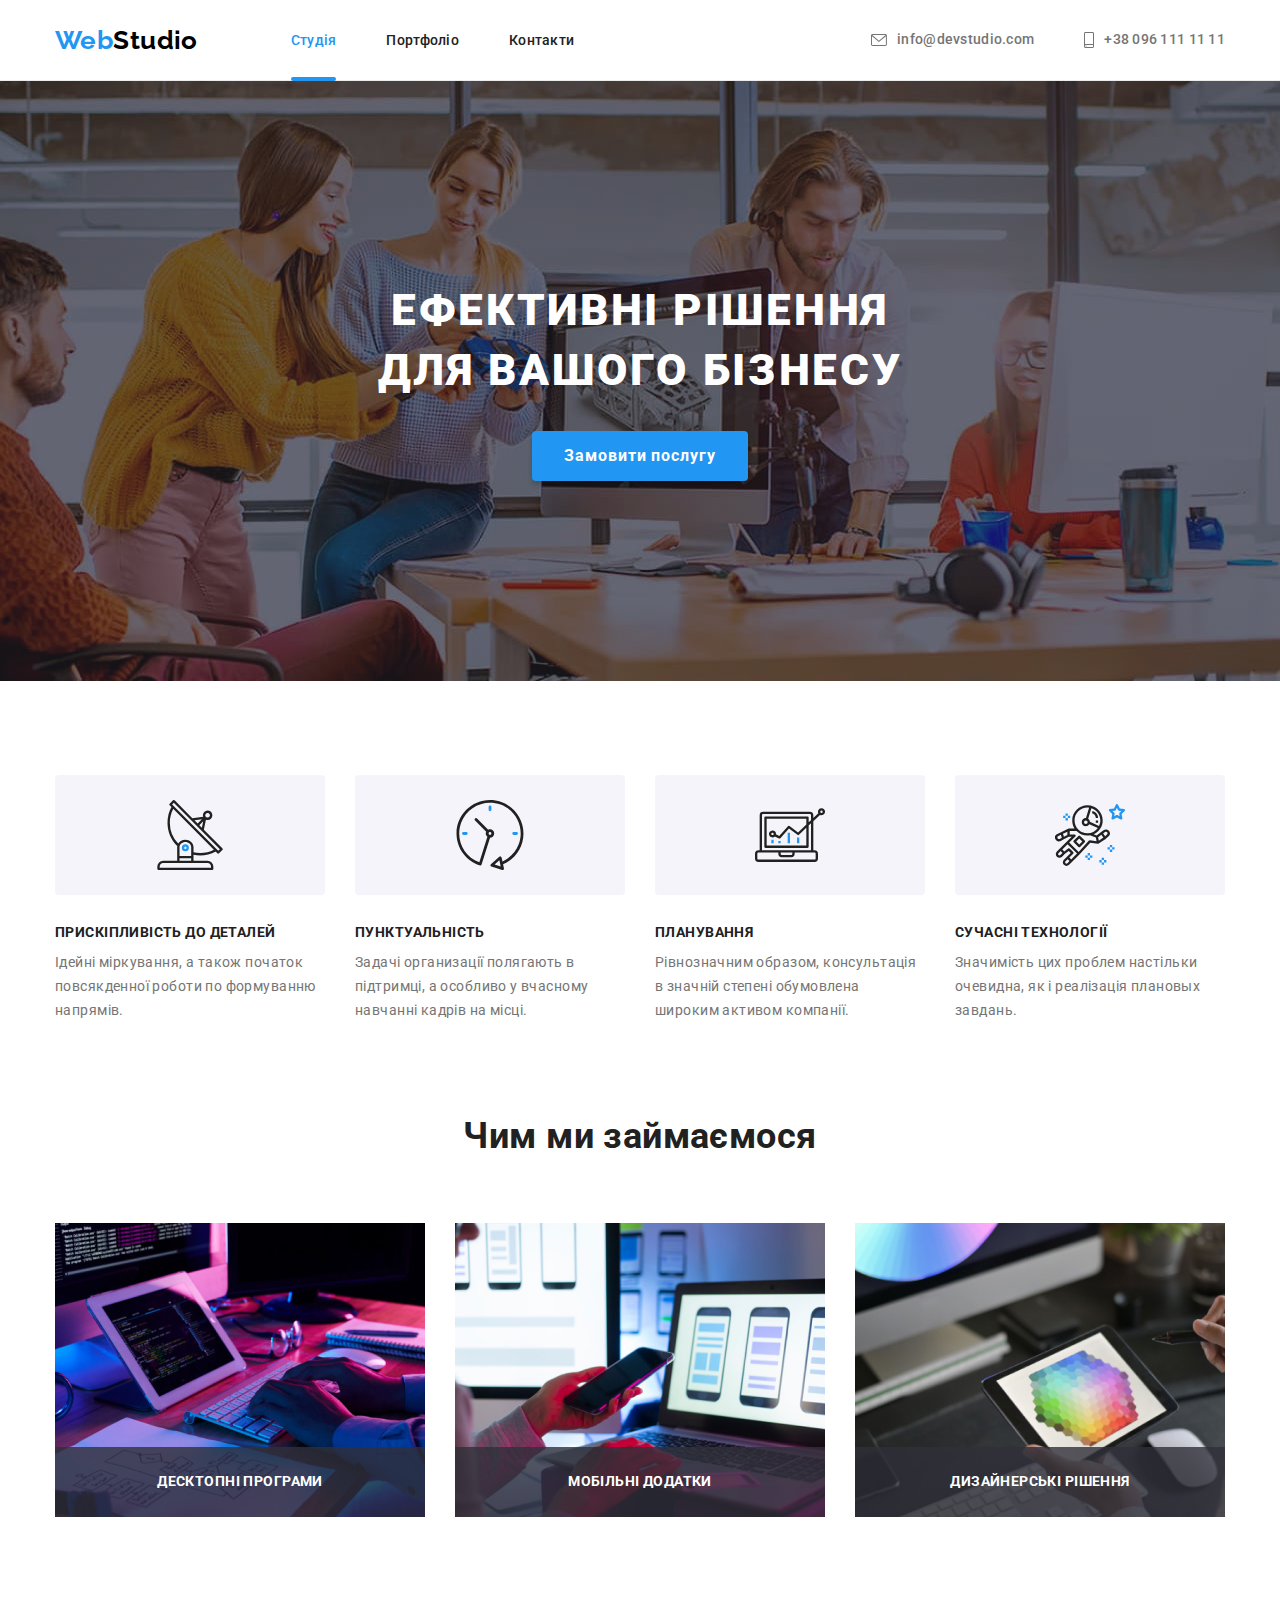
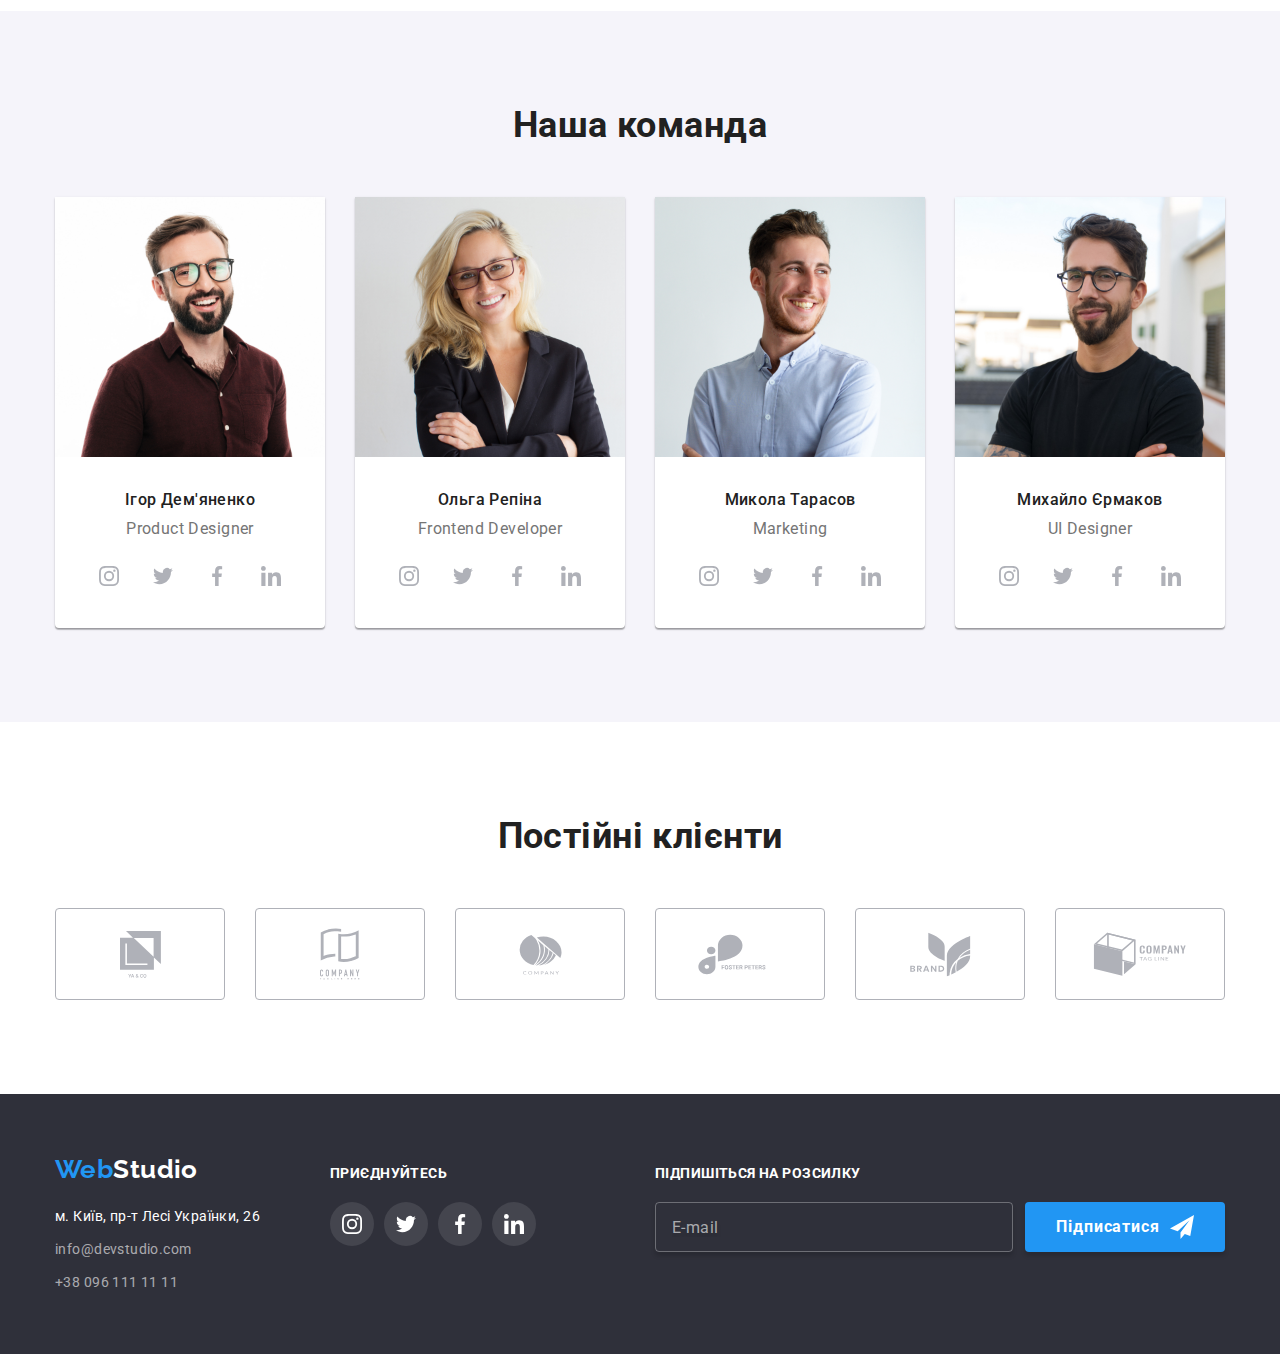
==== index.html @ 9d81d043 "Add files via upload" ====
<!DOCTYPE html>
<html lang="uk-UA">
  <head>
    <meta charset="UTF-8" />
    <meta http-equiv="X-UA-Compatible" content="IE=edge" />
    <meta name="viewport" content="width=device-width, initial-scale=1.0" />
    <title>Go-IT Studio</title>
    <link rel="preconnect" href="https://fonts.googleapis.com" />
    <link rel="preconnect" href="https://fonts.gstatic.com" crossorigin />
    <link
      href="https://fonts.googleapis.com/css2?family=Raleway:wght@700&family=Roboto:wght@400;500;700;900&display=swap"
      rel="stylesheet"
    />
    <link
      rel="stylesheet"
      href="https://cdnjs.cloudflare.com/ajax/libs/modern-normalize/1.1.0/modern-normalize.min.css"
    />
    <link rel="icon" href="./images/studio.img/go-it.jpg" type="image/jpg" />
    <link rel="stylesheet" href="./css/styles.css" />
  </head>
  <body>
    <!-- Шапка -->
    <header class="page-header">
      <div class="container">
        <div class="head-box">
          <nav class="head-nav">
            <a href="./index.html" class="logo">
              <span class="logo-left">Web</span>Studio</a
            >
            <ul class="site-nav">
              <li class="nav-item">
                <a href="./index.html" class="link current">Студія</a>
              </li>
              <li class="nav-item">
                <a href="./portfolio.html" class="link">Портфоліо</a>
              </li>
              <li class="nav-item"><a href="" class="link">Контакти</a></li>
            </ul>
          </nav>
          <ul class="auth-nav">
            <li class="nav-item">
              <a
                class="contact-link imail-nav"
                href="mailto:info@devstudio.com"
                target="_blank"
                rel="noopener nofollow noreferrer"
              >
                <svg class="envelope" width="16" height="12">
                  <use href="./images/icon.svg/sprite.svg#icon-envelope"></use>
                </svg>
                info@devstudio.com</a
              >
            </li>
            <li class="nav-item">
              <a
                class="contact-link telf-nav"
                href="tel:+380961111111"
                target="_blank"
                rel="noopener nofollow noreferrer"
              >
                <svg class="smartphone" width="10" height="16">
                  <use
                    href="./images/icon.svg/sprite.svg#icon-smartphone"
                  ></use>
                </svg>
                +38 096 111 11 11</a
              >
            </li>
          </ul>
        </div>
      </div>
    </header>
    <!-- Section 1 -->
    <main class="general">
      <section class="section-hero img-bgr-hero">
        <div class="container">
          <h1 class="hero-txt">ЕФЕКТИВНІ РІШЕННЯ ДЛЯ ВАШОГО БІЗНЕСУ</h1>
          <button class="hero-button" type="button" data-modal-open>
            Замовити послугу
          </button>
        </div>
        <div class="backdrop is-hidden" data-modal>
          <div class="modal" data-box>
            <button
              class="button-back"
              type="button"
              title="Close"
              data-modal-close
            >
              <svg class="button-back-img" width="18" height="18">
                <use href="./images/icon.svg/sprite.svg#close-black"></use>
              </svg>
            </button>
            <p class="modal-title-txt">
              Залишіть свої дані, ми вам перезвонимо
            </p>
            <form
              class="modal-form-box"
              action="#"
              method="post"
              autocomplete="off"
            >
              <label class="label-for-modal" for="name-of-user">Ім'я</label>
              <div class="input-info">
                <input
                  class="user-name"
                  type="text"
                  id="name-of-user"
                  name="user-name"
                  required
                />
                <svg class="modal-user" width="18px" height="18px">
                  <use
                    href="./images/icon.svg/sprite.svg#icon-modal-persone"
                  ></use>
                </svg>
              </div>
              <label class="label-for-modal" for="phone-of-user">Телефон</label>
              <div class="input-info">
                <input
                  class="user-phone"
                  type="tel"
                  id="phone-of-user"
                  name="user-phone"
                />
                <svg class="modal-user" width="18px" height="18px">
                  <use
                    href="./images/icon.svg/sprite.svg#icon-modal-phone"
                  ></use>
                </svg>
              </div>
              <label class="label-for-modal" for="email-of-user">Пошта</label>
              <div class="input-info">
                <input
                  class="user-email"
                  type="email"
                  id="email-of-user"
                  name="user-email"
                />
                <svg class="modal-user" width="20px" height="16px">
                  <use
                    href="./images/icon.svg/sprite.svg#icon-modal-email"
                  ></use>
                </svg>
              </div>
              <label class="label-for-modal" for="for-user-comment"
                >Коментарі</label
              >
              <textarea
                class="for-user-comment"
                id="for-user-comment"
                name="comment-of-user"
                placeholder="Введіть текст"
              ></textarea>
              <label class="terms-of-consent" for="daw-frame">
                <input
                  class="daw-frame"
                  type="checkbox"
                  id="daw-frame"
                  value="conditions"
                  name="user-conditions"
                />
                <span class="checked-box"></span>
                <svg class="icon-check" width="16px" height="15">
                  <use
                    href="./images/icon.svg/sprite.svg#icon-icon-check"
                  ></use>
                </svg>
                <span class="accept-txt">
                  Погоджуюсь із розсилкою та приймаю
                </span>
                <a class="contract-info" href="#">Умови договору</a>
              </label>
              <button
                class="button send-button"
                type="submit"
                name="form-modal-button"
              >
                Відправити
              </button>
            </form>
          </div>
        </div>
      </section>
      <!-- Section 2 -->
      <section class="section about">
        <div class="container">
          <h2 class="visually-hidden">Про Нас</h2>
          <ul class="about-us-list">
            <li class="content-box icon-details">
              <div class="svg-about-us">
                <svg class="icon-about-us" width="70" height="70">
                  <use href="./images/icon.svg/sprite.svg#icon-antenna"></use>
                </svg>
              </div>
              <h3 class="about-us">ПРИСКІПЛИВІСТЬ ДО ДЕТАЛЕЙ</h3>
              <p class="about-us-txt">
                Ідейні міркування, а також початок повсякденної роботи по
                формуванню напрямів.
              </p>
            </li>
            <li class="content-box icon-punctuality">
              <div class="svg-about-us">
                <svg class="icon-about-us" width="70" height="70">
                  <use href="./images/icon.svg/sprite.svg#icon-clock"></use>
                </svg>
              </div>
              <h3 class="about-us">ПУНКТУАЛЬНІСТЬ</h3>
              <p class="about-us-txt">
                Задачі организації полягають в підтримці, а особливо у вчасному
                навчанні кадрів на місці.
              </p>
            </li>
            <li class="content-box icon-planning">
              <div class="svg-about-us">
                <svg class="icon-about-us" width="70" height="70">
                  <use href="./images/icon.svg/sprite.svg#icon-diagram"></use>
                </svg>
              </div>
              <h3 class="about-us">ПЛАНУВАННЯ</h3>
              <p class="about-us-txt">
                Рівнозначним образом, консультація в значній степені обумовлена
                широким активом компанії.
              </p>
            </li>
            <li class="content-box icon-technology">
              <div class="svg-about-us">
                <svg class="icon-about-us" width="70" height="70">
                  <use href="./images/icon.svg/sprite.svg#icon-astronaut"></use>
                </svg>
              </div>
              <h3 class="about-us">СУЧАСНІ ТЕХНОЛОГІЇ</h3>
              <p class="about-us-txt">
                Значимість цих проблем настільки очевидна, як і реалізація
                плановых завдань.
              </p>
            </li>
          </ul>
        </div>
      </section>
      <!-- Section 3 -->
      <section class="section">
        <div class="container">
          <h2 class="section-title">Чим ми займаємося</h2>
          <ul class="title-images">
            <li class="image">
              <img
                src="./images/studio.img/work1.jpg"
                alt="computer work"
                width="370"
                height="294"
              />
              <div class="what-do-we-do">
                <p class="what-do-we-do-text">Десктопні програми</p>
              </div>
            </li>
            <li class="image">
              <img
                src="./images/studio.img/work2.jpg"
                alt="work for alaptop"
                width="370"
                height="294"
              />
              <div class="what-do-we-do">
                <p class="what-do-we-do-text">Мобільні додатки</p>
              </div>
            </li>
            <li class="image image-last">
              <img
                src="./images/studio.img/work3.jpg"
                alt="work with thetablet"
                width="370"
                height="294"
              />
              <div class="what-do-we-do">
                <p class="what-do-we-do-text">Дизайнерські рішення</p>
              </div>
            </li>
          </ul>
        </div>
      </section>

      <!-- Section 4 -->
      <section class="section-team">
        <div class="container">
          <h2 class="section-title">Наша команда</h2>
          <!-- Team -->
          <ul class="team-box">
            <li class="team-element">
              <img
                src="./images/studio.img/team1.jpg"
                alt="Ігор Дем'яненко"
                width="270"
                height="260"
              />
              <h3 class="workers">Ігор Дем'яненко</h3>
              <p class="profession">Product Designer</p>
              <div class="social-networks">
                <a
                  class="social-buttons"
                  href="#"
                  target="_blank"
                  rel="noopener nofollow noreferrer"
                >
                  <svg class="social-pozition">
                    <use
                      href="./images/icon.svg/sprite.svg#icon-instagram"
                    ></use>
                  </svg>
                </a>
                <a
                  class="social-buttons"
                  href="#"
                  target="_blank"
                  rel="noopener nofollow noreferrer"
                >
                  <svg class="social-pozition">
                    <use href="./images/icon.svg/sprite.svg#icon-tviter"></use>
                  </svg>
                </a>
                <a
                  class="social-buttons"
                  href="#"
                  target="_blank"
                  rel="noopener nofollow noreferrer"
                >
                  <svg class="social-pozition">
                    <use
                      href="./images/icon.svg/sprite.svg#icon-facebook"
                    ></use>
                  </svg>
                </a>
                <a
                  class="social-buttons"
                  href="#"
                  target="_blank"
                  rel="noopener nofollow noreferrer"
                >
                  <svg class="social-pozition">
                    <use
                      href="./images/icon.svg/sprite.svg#icon-linkedin"
                    ></use>
                  </svg>
                </a>
              </div>
            </li>
            <li class="team-element">
              <img
                src="./images/studio.img/team2.jpg"
                alt="Ольга Репіна"
                width="270"
                height="260"
              />
              <h3 class="workers">Ольга Репіна</h3>
              <p class="profession">Frontend Developer</p>
              <div class="social-networks">
                <a
                  class="social-buttons"
                  href="#"
                  target="_blank"
                  rel="noopener nofollow noreferrer"
                >
                  <svg class="social-pozition">
                    <use
                      href="./images/icon.svg/sprite.svg#icon-instagram"
                    ></use>
                  </svg>
                </a>
                <a
                  class="social-buttons"
                  href="#"
                  target="_blank"
                  rel="noopener nofollow noreferrer"
                >
                  <svg class="social-pozition">
                    <use href="./images/icon.svg/sprite.svg#icon-tviter"></use>
                  </svg>
                </a>
                <a
                  class="social-buttons"
                  href="#"
                  target="_blank"
                  rel="noopener nofollow noreferrer"
                >
                  <svg class="social-pozition">
                    <use
                      href="./images/icon.svg/sprite.svg#icon-facebook"
                    ></use>
                  </svg>
                </a>
                <a
                  class="social-buttons"
                  href="#"
                  target="_blank"
                  rel="noopener nofollow noreferrer"
                >
                  <svg class="social-pozition">
                    <use
                      href="./images/icon.svg/sprite.svg#icon-linkedin"
                    ></use>
                  </svg>
                </a>
              </div>
            </li>
            <li class="team-element">
              <img
                src="./images/studio.img/team3.jpg"
                alt="Микола Тарасов"
                width="270"
                height="260"
              />
              <h3 class="workers">Микола Тарасов</h3>
              <p class="profession">Marketing</p>
              <div class="social-networks">
                <a
                  class="social-buttons"
                  href="#"
                  target="_blank"
                  rel="noopener nofollow noreferrer"
                >
                  <svg class="social-pozition">
                    <use
                      href="./images/icon.svg/sprite.svg#icon-instagram"
                    ></use>
                  </svg>
                </a>
                <a
                  class="social-buttons"
                  href="#"
                  target="_blank"
                  rel="noopener nofollow noreferrer"
                >
                  <svg class="social-pozition">
                    <use href="./images/icon.svg/sprite.svg#icon-tviter"></use>
                  </svg>
                </a>
                <a
                  class="social-buttons"
                  href="#"
                  target="_blank"
                  rel="noopener nofollow noreferrer"
                >
                  <svg class="social-pozition">
                    <use
                      href="./images/icon.svg/sprite.svg#icon-facebook"
                    ></use>
                  </svg>
                </a>
                <a
                  class="social-buttons"
                  href="#"
                  target="_blank"
                  rel="noopener nofollow noreferrer"
                >
                  <svg class="social-pozition">
                    <use
                      href="./images/icon.svg/sprite.svg#icon-linkedin"
                    ></use>
                  </svg>
                </a>
              </div>
            </li>
            <li class="team-element">
              <img
                src="./images/studio.img/team4.jpg"
                alt="Михайло Єрмаков"
                width="270"
                height="260"
              />
              <h3 class="workers">Михайло Єрмаков</h3>
              <p class="profession">UI Designer</p>
              <div class="social-networks">
                <a
                  class="social-buttons"
                  href="#"
                  target="_blank"
                  rel="noopener nofollow noreferrer"
                >
                  <svg class="social-pozition">
                    <use
                      href="./images/icon.svg/sprite.svg#icon-instagram"
                    ></use>
                  </svg>
                </a>
                <a
                  class="social-buttons"
                  href="#"
                  target="_blank"
                  rel="noopener nofollow noreferrer"
                >
                  <svg class="social-pozition">
                    <use href="./images/icon.svg/sprite.svg#icon-tviter"></use>
                  </svg>
                </a>
                <a
                  class="social-buttons"
                  href="#"
                  target="_blank"
                  rel="noopener nofollow noreferrer"
                >
                  <svg class="social-pozition">
                    <use
                      href="./images/icon.svg/sprite.svg#icon-facebook"
                    ></use>
                  </svg>
                </a>
                <a
                  class="social-buttons"
                  href="#"
                  target="_blank"
                  rel="noopener nofollow noreferrer"
                >
                  <svg class="social-pozition">
                    <use
                      href="./images/icon.svg/sprite.svg#icon-linkedin"
                    ></use>
                  </svg>
                </a>
              </div>
            </li>
          </ul>
        </div>
      </section>
      <section class="section">
        <div class="container">
          <h2 class="section-title">Постійні клієнти</h2>
          <ul class="regular-customers">
            <li class="company-box">
              <a class="company-hover" href="#">
                <svg class="color-customers" width="41" height="47">
                  <use href="./images/icon.svg/sprite.svg#icon-ya-s-co"></use>
                </svg>
              </a>
            </li>
            <li class="company-box">
              <a class="company-hover" href="#">
                <svg class="color-customers" width="40" height="52">
                  <use
                    href="./images/icon.svg/sprite.svg#icon-company-t-h"
                  ></use>
                </svg>
              </a>
            </li>
            <li class="company-box">
              <a class="company-hover" href="#">
                <svg class="color-customers" width="43" height="41">
                  <use href="./images/icon.svg/sprite.svg#icon-company"></use>
                </svg>
              </a>
            </li>
            <li class="company-box">
              <a class="company-hover" href="#">
                <svg class="color-customers" width="84" height="41">
                  <use
                    href="./images/icon.svg/sprite.svg#icon-foster-peters"
                  ></use>
                </svg>
              </a>
            </li>
            <li class="company-box">
              <a class="company-hover" href="#">
                <svg class="color-customers" width="63" height="45">
                  <use href="./images/icon.svg/sprite.svg#icon-brand"></use>
                </svg>
              </a>
            </li>
            <li class="company-box">
              <a class="company-hover" href="#">
                <svg class="color-customers" width="94" height="44">
                  <use
                    href="./images/icon.svg/sprite.svg#icon-company-t-l"
                  ></use>
                </svg>
              </a>
            </li>
          </ul>
        </div>
      </section>
    </main>
    <!-- Footer -->
    <footer class="footer">
      <div class="container">
        <div class="footer-box">
          <div class="footef-addres-box">
            <a class="logo-footer" href="./index.html">
              <span class="logo-left">Web</span>Studio</a
            >
            <address class="footer-address">
              <ul class="footer-contact">
                <li class="address-item">
                  <a
                    class="address-sity"
                    href="https://goo.gl/maps/piqngm7oDQpEDh6u6"
                    target="_blank"
                    rel="noopener nofollow noreferrer"
                    >м. Київ, пр-т Лесі Українки, 26</a
                  >
                </li>
                <li class="contacts-studio">
                  <a
                    class="contacts"
                    href="mailto:info@devstudio.com"
                    target="_blank"
                    rel="noopener nofollow noreferrer"
                  >
                    info@devstudio.com</a
                  >
                </li>
                <li class="contacts-studio">
                  <a
                    class="contacts"
                    href="tel:+380961111111"
                    target="_blank"
                    rel="noopener nofollow noreferrer"
                  >
                    +38 096 111 11 11</a
                  >
                </li>
              </ul>
            </address>
          </div>
          <div class="footer-social-section">
            <h2 class="join-in">Приєднуйтесь</h2>
            <div class="social-networks-footer">
              <a
                class="social-buttons-footer"
                href="#"
                target="_blank"
                rel="noopener nofollow noreferrer"
              >
                <svg class="social-pozition-footer">
                  <use href="./images/icon.svg/sprite.svg#icon-instagram"></use>
                </svg>
              </a>
              <a
                class="social-buttons-footer"
                href="#"
                target="_blank"
                rel="noopener nofollow noreferrer"
              >
                <svg class="social-pozition-footer">
                  <use href="./images/icon.svg/sprite.svg#icon-tviter"></use>
                </svg>
              </a>
              <a
                class="social-buttons-footer"
                href="#"
                target="_blank"
                rel="noopener nofollow noreferrer"
              >
                <svg class="social-pozition-footer">
                  <use href="./images/icon.svg/sprite.svg#icon-facebook"></use>
                </svg>
              </a>
              <a
                class="social-buttons-footer"
                href="#"
                target="_blank"
                rel="noopener nofollow noreferrer"
              >
                <svg class="social-pozition-footer">
                  <use href="./images/icon.svg/sprite.svg#icon-linkedin"></use>
                </svg>
              </a>
            </div>
          </div>
          <div class="subscribe-box">
            <h2 class="subscribe-title">Підпишіться на розсилку</h2>
            <form class="subscribe-form" action="#" method="post">
              <label class="visually-hidden" for="subscribe-email"
                >Введіть email</label
              >
              <input
                class="subscribe-email"
                type="email"
                name="subscribe-email"
                id="subscribe-email"
                placeholder="E-mail"
                required
              />
              <button class="subscription-button" type="submit">
                Підписатися
                <svg class="icon-send" width="24" height="24">
                  <use href="./images/icon.svg/sprite.svg#icon-send"></use>
                </svg>
              </button>
            </form>
          </div>
        </div>
      </div>
    </footer>
    <script src="./js/modal.js"></script>
  </body>
</html>
---- css/styles.css ----
:root {
  --primary-text-color: #757575;
  --title-text-color: #212121;
  --accent-color: #2196f3;
  --color-white: #ffffff;
  --color-black: #000000;
  --primary-section-fon: #2f303a;

  /* decoration */
  --decoration-work-list: #eeeeee;
  --decoration-background: #f5f4fa;
  --decoration-buttons-2: #a9a9ad;
  --decoration-color-customers: #afb1b8;
}

*,
*::before,
*::after {
  margin: 0;
}

body {
  display: flex;
  flex-direction: column;
  min-height: 100vh;

  color: var(--primary-text-color);
  font-family: Roboto, sans-serif;
  font-weight: 400;
  letter-spacing: 0.03em;
  font-size: 14px;
}

.general {
  flex: 1 0 auto;
}

.container {
  max-width: 1200px;
  margin: 0 auto;
  padding: 0 15px;
}

/* ШАПКА */

.page-header {
  background-color: var(--color-white);
  border-bottom: 1px solid #ececec;

  padding: 0;
}

.head-box {
  display: flex;
  align-items: center;
}

.head-nav {
  display: flex;
  align-items: center;
}

.logo-left {
  color: var(--accent-color);
  font-family: Raleway, sans-serif;
  font-weight: 700;
  font-size: 26px;
  line-height: 1.19;
}

.logo {
  color: #000000;
  font-family: Raleway, sans-serif;
  font-weight: 700;
  font-size: 26px;
  line-height: 1.19;
  text-decoration: none;

  transition-duration: 250ms;
  transition-timing-function: cubic-bezier(0.4, 0, 0.2, 1);
}
.logo:hover,
.logo:focus {
  transform: scale(1.5);
  transition-duration: 250ms;
  transition-timing-function: cubic-bezier(0.4, 0, 0.2, 1);
}

.link {
  display: block;
  position: relative;

  color: var(--title-text-color);
  font-weight: 500;
  line-height: 1.14;
  letter-spacing: 0.02em;
  text-decoration: none;

  padding-bottom: 32px;
  padding-top: 32px;
  bottom: -1px;

  transition-property: color;
  transition-duration: 250ms;
  transition-timing-function: cubic-bezier(0.4, 0, 0.2, 1);
}

.link::before {
  content: "";
  position: absolute;
  right: 0;
  bottom: -1px;
  height: 4px;
  width: 0;
  background-color: var(--accent-color);
  border-radius: 2px;

  animation-name: animation-underline-none;
  animation-duration: 250ms;
  animation-direction: alternate;
  animation-fill-mode: forwards;
  animation-timing-function: cubic-bezier(0.4, 0, 0.2, 1);
}

.link::after {
  content: "";

  position: absolute;
  left: 0;
  bottom: 0;

  display: block;
  width: 100%;
  height: 4px;
  background: var(--accent-color);
  border-radius: 2px;

  transform: scaleX(0);
  transition: transform 250ms cubic-bezier(0.4, 0, 0.2, 1);
}

.link:hover::after {
  transform: scaleX(1);
  transition: transform 250ms cubic-bezier(0.4, 0, 0.2, 1);
}

.link:focus::after {
  transform: scaleX(1);
  transition: transform 250ms cubic-bezier(0.4, 0, 0.2, 1);
}

/* transition-duration: 250ms;
  transition-timing-function: cubic-bezier(0.4, 0, 0.2, 1); */

.site-nav {
  margin-left: 93px;
  display: flex;
}

.site-nav .nav-item:not(:last-child) {
  margin-right: 50px;
}

.site-nav :focus {
  background-color: var(--color-white);
  color: var(--accent-color);
}

.site-nav :hover {
  color: var(--accent-color);
}

.current {
  color: var(--accent-color);
  transition-property: color;
  transition-duration: 250ms;
  transition-timing-function: cubic-bezier(0.4, 0, 0.2, 1);
}

.link.current::before {
  content: "";

  position: absolute;
  left: 0;
  bottom: 0;

  display: block;
  width: 100%;
  height: 4px;

  background: var(--accent-color);
  border-radius: 2px;

  transition: 250ms cubic-bezier(0.4, 0, 0.2, 1);
}

.link.current::after {
  content: "";

  position: absolute;
  left: 0;
  bottom: 0;

  display: block;
  width: 100%;
  height: 4px;

  background-color: var(--accent-color);
  border-radius: 2px;

  transition: 250ms cubic-bezier(0.4, 0, 0.2, 1);

  /* transition-property: background-color;
    transition-duration: 250ms;
    transition-timing-function: cubic-bezier(0.4, 0, 0.2, 1); */
}

.site-nav .link.current {
  color: var(--accent-color);
}

.auth-nav .nav-item + .nav-item {
  margin-left: 50px;
}

.auth-nav {
  display: flex;
  margin-left: auto;
}

.contact-link {
  display: flex;
  align-items: center;
  justify-content: center;
  color: var(--primary-text-color);
  font-weight: 500;
  line-height: 1.14;
  letter-spacing: 0.02em;
  text-decoration: none;

  padding: 32px 0;

  transition-duration: 250ms;
  transition-timing-function: cubic-bezier(0.4, 0, 0.2, 1);
}

.contact-link:hover,
.contact-link:focus {
  color: var(--accent-color);

  transition-duration: 250ms;
  transition-timing-function: cubic-bezier(0.4, 0, 0.2, 1);
}

.nav-item {
  display: flex;
  align-items: center;
}

.nav-item:hover,
.nav-item:focus {
  color: var(--accent-color);
}

.envelope {
  width: 16px;
  height: 12px;

  margin-right: 10px;
  fill: currentColor;
}

.smartphone {
  width: 10px;
  height: 16px;

  margin-right: 10px;
  fill: currentColor;
}

/* Добавляє заголовкам стиль */

h1,
h2,
h3 {
  color: var(--title-text-color);
}

button {
  cursor: pointer;
}

/* Секція 1 */

/* .section-hero {
  background: var(--primary-section-fon);
} */

.img-bgr-hero {
  padding: 200px 0;
  text-align: center;
  background-repeat: no-repeat;
  background-position: center;
  background-color: var(--primary-section-fon);
  background-image: linear-gradient(
      rgba(47, 48, 58, 0.4),
      rgba(47, 48, 58, 0.4)
    ),
    url(../images/studio.img/bgr-hero.jpg);
  background-position: center;
  background-repeat: no-repeat;
}

.hero-txt {
  margin-left: auto;
  margin-right: auto;

  color: var(--color-white);
  font-family: Roboto, sans-serif;
  max-width: 600px;
  font-weight: 900;
  font-size: 44px;
  line-height: 1.36;
  text-align: center;
  letter-spacing: 0.06em;
}

.hero-button {
  margin-top: 30px;
  margin-left: auto;
  margin-right: auto;

  padding: 10px 32px;

  background-color: var(--accent-color);
  color: var(--color-white);
  font-weight: 700;
  font-size: 16px;
  line-height: 1.9;
  letter-spacing: 0.06em;
  box-shadow: 0px 4px 4px rgba(0, 0, 0, 0.15);
  border: 0;
  border-radius: 4px;

  transition-duration: 250ms;
  transition-timing-function: cubic-bezier(0.4, 0, 0.2, 1);
}

.hero-button:hover,
.hero-button:focus,
.hero-button:active {
  background-color: #188ce8;
  box-shadow: 0px 4px 4px rgba(0, 0, 0, 0.15);

  transition-duration: 250ms;
  transition-timing-function: cubic-bezier(0.4, 0, 0.2, 1);
}

/* Оформлення модального вікна */

.backdrop {
  position: fixed;
  top: 0;
  left: 0;
  z-index: 99;
  width: 100%;
  height: 100%;
  background: rgba(0, 0, 0, 0.2);

  opacity: 1;
  transition-property: opacity;

  transition-duration: 250ms;
  transition-timing-function: cubic-bezier(0.4, 0, 0.2, 1);
}

.is-hidden {
  visibility: hidden;
  opacity: 0;
  pointer-events: none;

  transition-duration: 250ms;
  transition-timing-function: cubic-bezier(0.4, 0, 0.2, 1);
}

.modal {
  position: absolute;
  width: 528px;
  height: 581px;
  padding: 40px;
  top: 50%;
  left: 50%;
  border-radius: 4px;

  transform: translate(-50%, -50%) scale(1);
  transition-duration: 250ms;
  transition-timing-function: translate cubic-bezier(0.4, 0, 0.2, 1);

  background-color: var(--color-white);

  box-shadow: 0px 1px 3px rgba(0, 0, 0, 0.12), 0px 1px 1px rgba(0, 0, 0, 0.14),
    0px 2px 1px rgba(0, 0, 0, 0.2);
}

.button-back {
  position: absolute;
  top: 8px;
  right: 8px;
  width: 30px;
  height: 30px;
  padding: 0;
  border-radius: 4px;
  border-radius: 50%;

  background: var(--color-white);
  border: 1px solid rgba(0, 0, 0, 0.1);
  color: #000000;

  user-select: none;
  display: flex;
  justify-content: center;
  align-items: center;

  transition-duration: 250ms;
  transition-timing-function: cubic-bezier(0.4, 0, 0.2, 1);
}

.button-back-img {
  display: block;
  fill: currentColor;
  transition-property: fill;
}

.button-back:hover,
.button-back:focus {
  color: var(--accent-color);

  transition-duration: 250ms;
  transition-timing-function: cubic-bezier(0.4, 0, 0.2, 1);
}

/* Оформлення полей в модальному вікні */

.modal-title-txt {
  text-align: center;
  font-weight: 700;
  font-size: 20px;
  line-height: 1.15;
  letter-spacing: 0.03em;
  color: var(--title-text-color);
  margin-bottom: 12px;
}

.modal-form-box {
  width: 100%;
  display: flex;
  flex-direction: column;
  align-items: center;
}

.label-for-modal {
  pointer-events: none;
  margin-right: auto;
  margin-bottom: 4px;
  font-size: 12px;
  line-height: 1.17;
  letter-spacing: 0.01em;
  color: var(--primary-text-color);
}

.input-info {
  position: relative;
  width: 100%;
  margin-bottom: 10px;
}

.user-name,
.user-phone,
.user-email,
.for-user-comment {
  width: 100%;
  height: 40px;
  padding: 10px 20px 10px 40px;
  border: 1px solid rgba(33, 33, 33, 0.2);
  border-radius: 4px;
  font-size: 14px;
  line-height: 1.14;
  letter-spacing: 0.01em;
  color: var(--title-text-color);
  transition-property: color, border;
  transition-duration: 250ms;
  transition-timing-function: cubic-bezier(0.4, 0, 0.2, 1);
}

.modal-user {
  position: absolute;
  top: 50%;
  left: 5%;
  transform: translate(-50%, -50%);
  fill: var(--title-text-color);
  transition-property: fill;
  transition-duration: 250ms;
  transition-timing-function: cubic-bezier(0.4, 0, 0.2, 1);
}

.for-user-comment {
  height: 120px;
  padding: 12px 16px;
  resize: none;
}

.for-user-comment::placeholder {
  font-size: 14px;
  line-height: 1.14;
  letter-spacing: 0.01em;
  color: rgba(117, 117, 117, 0.5);
}

.user-name:focus,
.user-phone:focus,
.user-email:focus,
.for-user-comment:focus {
  outline: transparent;
  border-radius: 4px;
  border: 1px solid var(--accent-color);
  color: var(--title-text-color);
  caret-color: var(--color-black);
}

.user-name:focus + .modal-user,
.user-phone:focus + .modal-user,
.user-email:focus + .modal-user {
  fill: var(--accent-color);
}

.terms-of-consent {
  position: relative;
  margin: 20px auto 30px;
  padding-left: 23px;
  color: var(--primary-text-color);
  cursor: pointer;
  user-select: none;
}

.daw-frame {
  position: absolute;
  width: 1px;
  height: 1px;
  margin: -1px;
  border: 0;
  padding: 0;
  clip: rect(0 0 0 0);
  overflow: hidden;
}

.checked-box {
  position: absolute;
  width: 16px;
  height: 15px;
  left: 8px;
  top: 50%;

  border: 2px solid var(--title-text-color);
  border-radius: 3px;

  transform: translate(-50%, -50%);
  transition-property: background-color, border;
  transition-duration: 250ms;
  transition-timing-function: cubic-bezier(0.4, 0, 0.2, 1);
}

.icon-check {
  position: absolute;
  left: 8px;
  top: 50%;
  transform: translate(-50%, -50%);

  fill: transparent;
  transition-property: fill;
  transition-duration: 250ms;
  transition-timing-function: cubic-bezier(0.4, 0, 0.2, 1);
}

.daw-frame:checked + .checked-box {
  border: 2px solid var(--accent-color);
  background-color: var(--accent-color);
}

.daw-frame:focus + .checked-box {
  border: 2px solid var(--accent-color);
}
/* test */
.daw-frame:hover + .checked-box {
  border: 2px solid var(--color-black);
}
/* test */

.daw-frame:focus:checked:focus + .checked-box {
  border: 2px solid var(--accent-color);
  background-color: var(--accent-color);
}

.accept-txt {
  line-height: 1.7;
}

.contract-info {
  line-height: 1.7;
  text-decoration: none;
  color: var(--accent-color);
}

.contract-info:after {
  position: absolute;
  content: "";
  right: 0;
  bottom: 0.34em;
  width: 112px;
  height: 1px;
  background-color: var(--accent-color);
}

.send-button {
  margin: 0 auto;
  padding: 10px 56px;
  min-width: 200px;
  border: none;
  border-radius: 4px;
  color: var(--color-white);
  font-weight: 700;
  font-size: 16px;
  line-height: 1.88;
  letter-spacing: 0.06em;
  background: var(--accent-color);
  box-shadow: 0px 4px 4px rgba(0, 0, 0, 0.15);
  transition-duration: 250ms;
  transition-timing-function: cubic-bezier(0.4, 0, 0.2, 1);
}

.send-button:hover,
.send-button:focus,
.send-button:active {
  transition-duration: 250ms;
  transition-timing-function: cubic-bezier(0.4, 0, 0.2, 1);

  background-color: #188ce8;
  box-shadow: 0px 4px 4px rgba(0, 0, 0, 0.15);
}

/* Секція 2 */

.section {
  padding: 94px 0;
  background: var(--color-white);
}

.about {
  padding-bottom: 0;
}

.about-us-list {
  display: flex;
  flex-wrap: wrap;
  gap: 30px;
  justify-content: center;
}

/* .about-us {
  margin-top: 20px;
} */

.content-box {
  max-width: 270px;
  display: flex;
  flex-direction: column;
}

.svg-about-us {
  width: 270px;
  height: 120px;
  background-color: var(--decoration-background);
  margin-bottom: 30px;
  border-radius: 4px;
}

.icon-about-us {
  margin: 25px 100px;
}

/* .content-box::before {
  content: "";
  display: block;
  background-repeat: no-repeat;
  background-position: center;
  background-size: contain;
  margin-bottom: 30px;
  width: 270px;
  height: 120px;
  background: var(--decoration-background);
  border-radius: 4px;
} */

/* .icon-details::before {
  background-image: url(../images/icon.svg/./details.svg);
}

.icon-punctuality::before {
  background-image: url(../images/icon.svg/punctuality.svg);
}

.icon-planning::before {
  background-image: url(../images/icon.svg/planning.svg);
}

.icon-technology::before {
  background-image: url(../images/icon.svg/technology.svg);
} */

.about-us {
  line-height: 1.14;
  text-transform: uppercase;
  font-size: 14px;
}

.about-us-txt {
  margin-top: 10px;

  line-height: 1.7;
}

/* Секція 3 */

.title-images {
  display: flex;
  flex-wrap: wrap;
  margin: -15px;

  margin-top: 50px;
}

.image {
  position: relative;

  max-width: 370px;
  max-height: 294px;
  margin: 15px;
}

.image-last {
  max-width: 370px;
  max-height: 294px;
}

.section-title {
  font-size: 36px;
  line-height: 1.16;
  text-align: center;
}

/* what-do-we-do */
.what-do-we-do {
  position: absolute;

  display: flex;
  flex-wrap: wrap;
  justify-content: center;
  align-items: center;

  width: 100%;
  min-height: 70px;

  padding-right: 10px;
  padding-left: 10px;

  bottom: 0;
  left: 0;

  background-color: rgba(47, 48, 58, 0.8);
}

.what-do-we-do-text {
  font-weight: 700;
  font-size: 14px;
  line-height: 1.14;
  text-align: center;
  letter-spacing: 0.03em;
  text-transform: uppercase;
  color: var(--color-white);
}
/* what-do-we-do */

/* Секція 4 "Team" */

.section-team {
  padding: 94px 0;

  background-color: #f5f4fa;
}

.team-box {
  display: flex;
  flex-wrap: wrap;
  gap: 30px;

  margin-top: 50px;
}

.team-element {
  background: #ffffff;

  box-shadow: 0px 1px 3px rgba(0, 0, 0, 0.12), 0px 1px 1px rgba(0, 0, 0, 0.14),
    0px 2px 1px rgba(0, 0, 0, 0.2);
  border-radius: 0px 0px 4px 4px;
  text-align: center;
}

.workers {
  margin-top: 30px;

  font-weight: 500;
  font-size: 16px;
  line-height: 1.2;
}

.profession {
  margin-top: 10px;
  font-size: 16px;
  line-height: 1.2;
}

.social-networks {
  display: flex;
  flex-wrap: wrap;
  gap: 10px;
  justify-content: center;
  max-width: 270px;
  padding-top: 16px;
  padding-bottom: 30px;
}

.social-buttons {
  display: flex;
  align-items: center;
  justify-content: center;

  width: 44px;
  height: 44px;
  border-radius: 50%;
  fill: #afb1b8;

  transition-duration: 250ms;
  transition-timing-function: cubic-bezier(0.4, 0, 0.2, 1);
}

.social-pozition {
  width: 20px;
  height: 20px;
}

.social-buttons:focus,
.social-buttons:hover {
  background-color: var(--accent-color);
  fill: var(--color-white);
  filter: drop-shadow(0px 4px 4px rgba(0, 0, 0, 0.25));

  transition-duration: 250ms;
  transition-timing-function: cubic-bezier(0.4, 0, 0.2, 1);
}

.regular-customers {
  display: flex;
  /* flex-wrap: wrap;
  gap: 30px;
  justify-content: center; */
  margin-top: 50px;
}

.company-box + .company-box {
  margin-left: 30px;
}

.company-box {
  width: 170px;
  height: 92px;
}

.company-hover {
  display: flex;
  align-items: center;
  justify-content: center;
  width: 100%;
  height: 100%;
  /* border-radius: 50%; */
  border: 1px solid var(--decoration-color-customers);
  border-radius: 4px;
  color: var(--decoration-color-customers);
  /* background-color: var(--color-white); */

  transition-duration: 250ms;
  transition-timing-function: cubic-bezier(0.4, 0, 0.2, 1);
}

.company-hover:hover,
.company-hover:focus {
  cursor: pointer;
  color: var(--accent-color);
  border-color: var(--accent-color);
  border-radius: 4px;

  transition-duration: 250ms;
  transition-timing-function: cubic-bezier(0.4, 0, 0.2, 1);
}

.color-customers {
  fill: currentColor;
}

.color-customers:hover,
.color-customers:focus {
  fill: var(--accent-color);

  transition-duration: 250ms;
  transition-timing-function: cubic-bezier(0.4, 0, 0.2, 1);
}

/* Підвал */

.footer {
  padding: 60px 0;

  background: var(--primary-section-fon);
}

.logo-footer {
  color: var(--color-white);
  font-family: Raleway, sans-serif;
  font-weight: 700;
  font-size: 26px;
  line-height: 1.19;
  text-decoration: none;
  display: inline-block;

  transition-duration: 250ms;
  transition-timing-function: cubic-bezier(0.4, 0, 0.2, 1);
}

.logo-footer:hover,
.logo-footer:focus {
  transform: scale(1.5);
  transition-duration: 250ms;
  transition-timing-function: cubic-bezier(0.4, 0, 0.2, 1);
}

.footer-contact :not(:last-child) {
  padding-bottom: 9px;
}

.footer-address {
  margin-top: 20px;
}

.address-item .address-sity {
  display: flex;
  align-items: center;
}

.address-sity {
  font-style: normal;
  line-height: 1.7;
  text-decoration: none;
  color: var(--color-white);
}

.contacts {
  font-style: normal;
  line-height: 1.7;
  text-decoration: none;
  color: rgba(255, 255, 255, 0.6);

  transition-duration: 250ms;
  transition-timing-function: cubic-bezier(0.4, 0, 0.2, 1);
}

.contacts:hover,
.contacts:focus {
  background-color: var(--primary-section-fon);
  color: var(--accent-color);

  transition-duration: 250ms;
  transition-timing-function: cubic-bezier(0.4, 0, 0.2, 1);
}

.join-in {
  font-family: Roboto, sans-serif;
  font-style: normal;
  font-weight: 700;
  font-size: 14px;
  line-height: 1.14;
  text-transform: uppercase;
  color: var(--color-white);
}

.footer-box {
  display: flex;
  align-items: baseline;
  /* flex-wrap: wrap;
  gap: 70px; */
}

/* .footer-box {
  display: flex;
  flex-direction: column;
} */

.footef-addres-box {
  margin-right: 70px;
}

.social-networks-footer {
  display: flex;
  flex-wrap: wrap;
  gap: 10px;
  justify-content: center;
  align-items: center;
  max-width: 270px;
  padding-top: 20px;
}

.social-buttons-footer {
  width: 44px;
  height: 44px;
  border-radius: 50%;
  fill: var(--color-white);
  background-color: rgba(255, 255, 255, 0.1);

  transition-duration: 250ms;
  transition-timing-function: cubic-bezier(0.4, 0, 0.2, 1);
}

.social-pozition-footer {
  margin: 12px;
  width: 20px;
  height: 20px;
}

.social-pozition:focus {
  color: var(--color-white);
}

.social-buttons-footer:hover,
.social-buttons-footer:focus {
  background-color: var(--accent-color);
  fill: var(--color-white);
  filter: drop-shadow(0px 4px 4px rgba(0, 0, 0, 0.25));

  transition-duration: 250ms;
  transition-timing-function: cubic-bezier(0.4, 0, 0.2, 1);
}

.subscribe-box {
  margin-left: auto;
}

.subscribe-title {
  font-weight: 700;
  font-size: 14px;
  line-height: 1.14;
  letter-spacing: 0.03em;
  text-transform: uppercase;

  margin-bottom: 20px;

  color: var(--color-white);
}

.subscribe-form {
  display: flex;
}

.subscribe-email {
  outline: transparent;
  width: 358px;
  height: 50px;
  margin-right: 12px;
  padding: 15px 16px;
  font-size: 16px;
  line-height: 1.25;
  letter-spacing: 0.03em;
  color: var(--color-white);
  background-color: transparent;
  border: 1px solid rgba(255, 255, 255, 0.3);
  border-radius: 4px;

  box-shadow: 0px 4px 4px rgba(0, 0, 0, 0.15);
  text-shadow: 0px 4px 4px rgba(0, 0, 0, 0.15);

  transition-duration: 250ms;
  transition-timing-function: cubic-bezier(0.4, 0, 0.2, 1);
}

.subscribe-email::placeholder {
  color: rgba(255, 255, 255, 0.6);
}

.subscribe-email:hover,
.subscribe-email:focus,
.subscribe-email:active {
  border: 1px solid var(--accent-color);
  caret-color: var(--primary-text-color);
  color: var(--color-white);

  box-shadow: 0px 4px 4px rgba(0, 0, 0, 0.15);
  text-shadow: 0px 4px 4px rgba(0, 0, 0, 0.15);

  transition-duration: 250ms;
  transition-timing-function: cubic-bezier(0.4, 0, 0.2, 1);
}

.subscription-button {
  display: flex;
  justify-content: center;
  align-items: center;
  cursor: pointer;
  min-width: 200px;
  padding: 10px 28px;

  font-weight: 700;
  font-size: 16px;
  line-height: 1.88;
  letter-spacing: 0.06em;

  color: #ffffff;
  background: var(--accent-color);
  box-shadow: 0px 4px 4px rgba(0, 0, 0, 0.15);
  border: 0;
  border-radius: 4px;

  transform: scale(1);
  transition-duration: 250ms;
  transition-timing-function: cubic-bezier(0.4, 0, 0.2, 1);
}

.subscription-button:hover,
.subscription-button:focus,
.subscription-button:active {
  background: rgba(33, 150, 243, 0);
  color: var(--accent-color);
  box-shadow: 0 4px 4px rgba(0, 0, 0, 0.15);
  transform: scale(1.1);
  transition-duration: 250ms;
  transition-timing-function: cubic-bezier(0.4, 0, 0.2, 1);
}

.icon-send {
  display: inline-block;
  fill: currentColor;
  margin-left: 10px;
}

/* Прибирає список з "li" */
ul {
  list-style: none;
  padding: 0;
}

/* Скриті заголовки */
.visually-hidden {
  position: absolute;
  width: 1px;
  height: 1px;
  margin: -1px;
  border: 0;
  padding: 0;
  white-space: nowrap;
  clip-path: inset(100%);
  clip: rect(0 0 0 0);
  overflow: hidden;
}

/* PAGE #-2 */

.section-portfolio {
  padding: 94px 0;
}

.buttons {
  margin-bottom: 50px;
  display: flex;
  justify-content: center;
  flex-wrap: wrap;
  gap: 8px;
}

.list-of-buttons {
  padding: 6px 22px;

  border: none;
  border-radius: 4px;

  font-family: Roboto, sans-serif;
  font-style: normal;
  font-weight: 500;
  font-size: 16px;
  line-height: 1.62;
  letter-spacing: 0.03em;
  color: var(--title-text-color);
  cursor: pointer;

  transition-duration: 250ms;
  transition-timing-function: cubic-bezier(0.4, 0, 0.2, 1);
}

.list-of-buttons.current {
  color: var(--color-white);
  background-color: var(--accent-color);
  transition-property: color;
  transition-duration: 250ms;
  transition-timing-function: cubic-bezier(0.4, 0, 0.2, 1);
}

.list-of-buttons:hover,
.list-of-buttons:focus {
  background-color: var(--accent-color);
  color: var(--color-white);
  box-shadow: 0px 3px 1px rgba(0, 0, 0, 0.1), 0px 1px 2px rgba(0, 0, 0, 0.08),
    0px 2px 2px rgba(0, 0, 0, 0.12);
  border-radius: 4px;
}

.buttons:focus,
.buttons:focus:hover {
  background-color: var(--accent-color);
  color: var(--color-white);
}

.img-paddings {
  display: block;
  width: 100%;
}

.titles-of-works {
  font-size: 18px;
  line-height: 2;
  letter-spacing: 0.06em;
  color: var(--title-text-color);
}

.paragraphs-of-works {
  margin-top: 4px;

  font-size: 16px;
  line-height: 1.9;
  color: var(--primary-text-color);
}

.work-list {
  width: 1200px;
  padding: 0 15px;
}

.work-list-pozition {
  display: flex;
  flex-wrap: wrap;
  margin: -15px;
}

.work-elements {
  width: 370px;
  margin: 15px;

  transition-property: box-shadow;
  transition-duration: 250ms;
  transition-timing-function: cubic-bezier(0.4, 0, 0.2, 1);
}

.work-elements:hover {
  box-shadow: 0 1px 1px rgba(0, 0, 0, 0.12), 0 4px 4px rgba(0, 0, 0, 0.06),
    1px 4px 6px rgba(0, 0, 0, 0.16);
}

.work-elements:hover .work-elements-hover-text {
  transform: translateY(0);
}

.work-elements-hover {
  /* margin-top: -1px; */

  overflow: hidden;

  position: relative;
}

.work-elements-hover-text {
  margin-top: 2px;

  position: absolute;
  top: 0;
  left: 0;
  width: 100%;
  height: 100%;

  padding: 63px 24px;
  font-size: 18px;
  line-height: 1.56;
  letter-spacing: 0.03em;

  background-color: rgba(33, 150, 243, 0.9);
  color: var(--color-white);
  transition-property: transform;
  transition-duration: 250ms;
  transition-timing-function: cubic-bezier(0.4, 0, 0.2, 1);
  transform: translateY(100%);
}

.work-elements:hover {
  cursor: pointer;
  box-shadow: 0px 1px 1px rgba(0, 0, 0, 0.12), 0px 4px 4px rgba(0, 0, 0, 0.06),
    1px 4px 6px rgba(0, 0, 0, 0.16);
}

.decoration-work-lilt {
  border-left: 1px solid var(--decoration-work-list);
  border-right: 1px solid var(--decoration-work-list);
  border-bottom: 1px solid var(--decoration-work-list);

  padding: 20px 24px;
}

/* =================== */
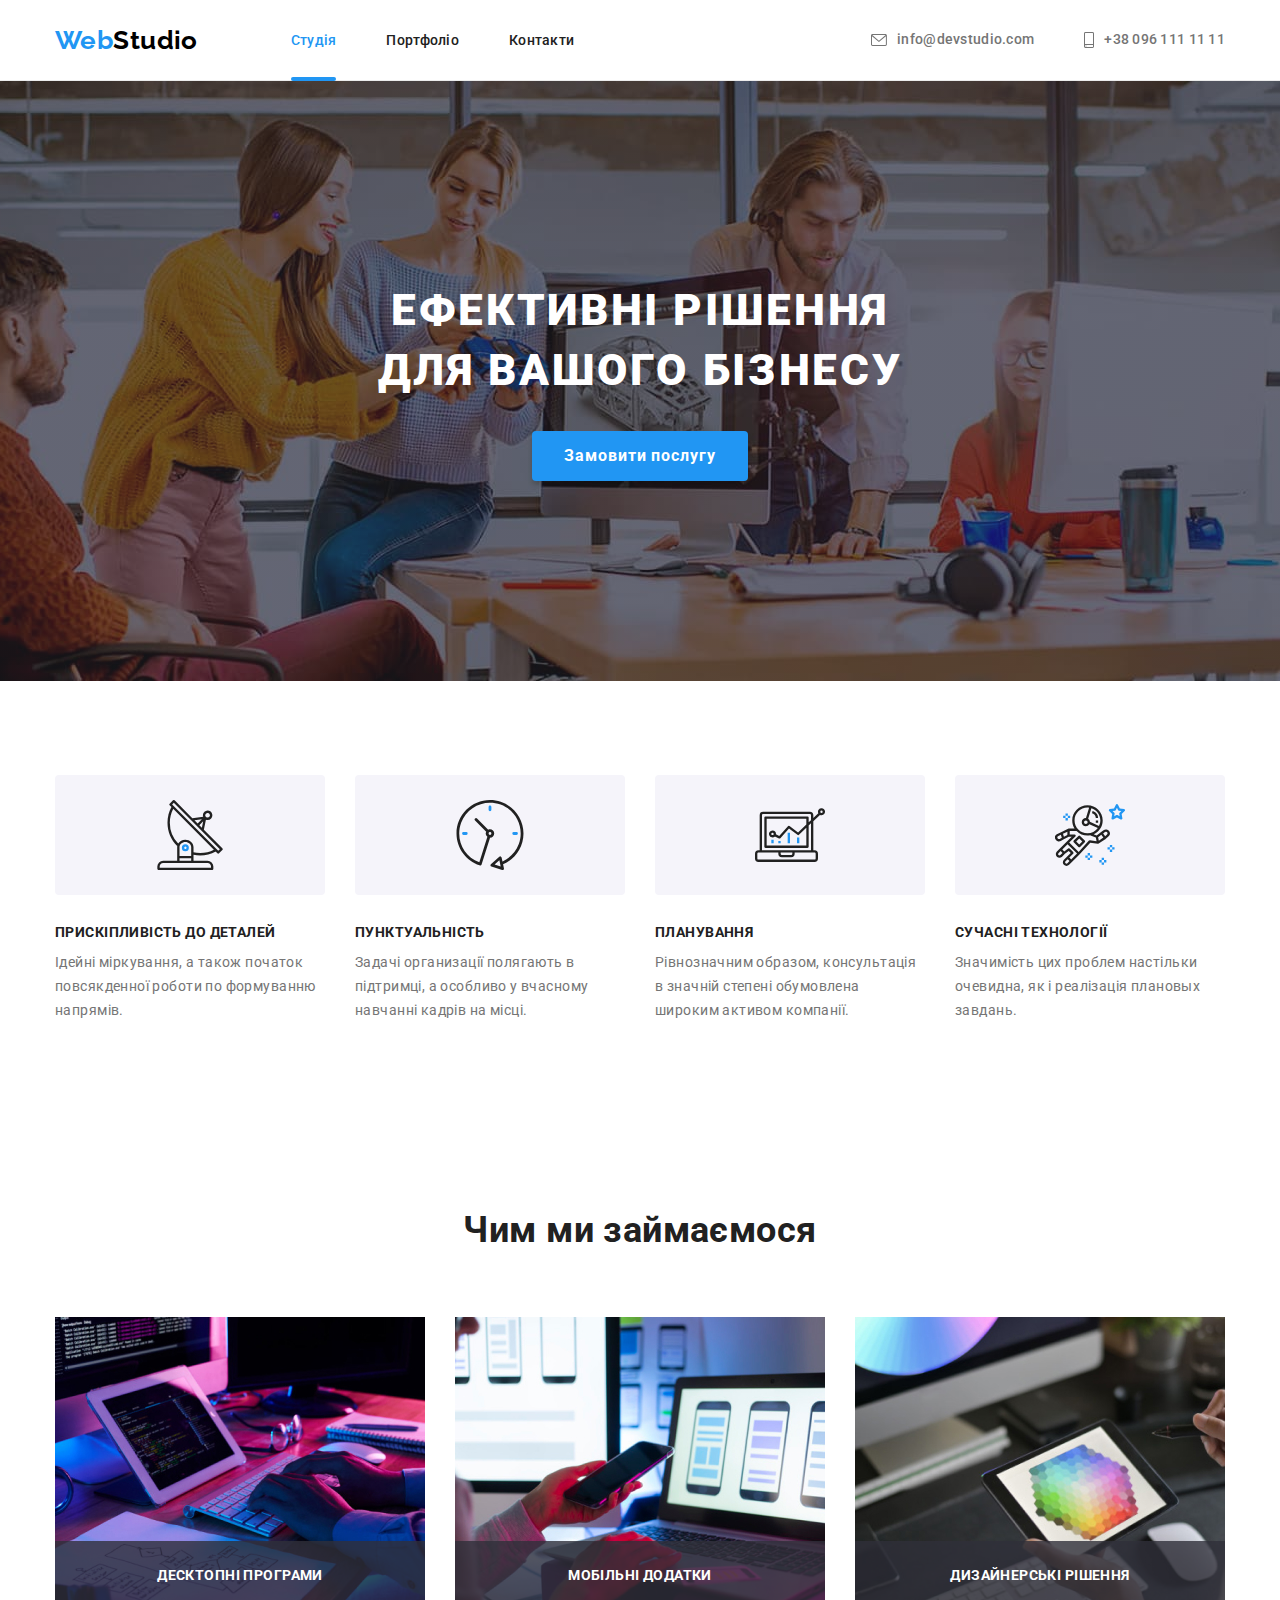
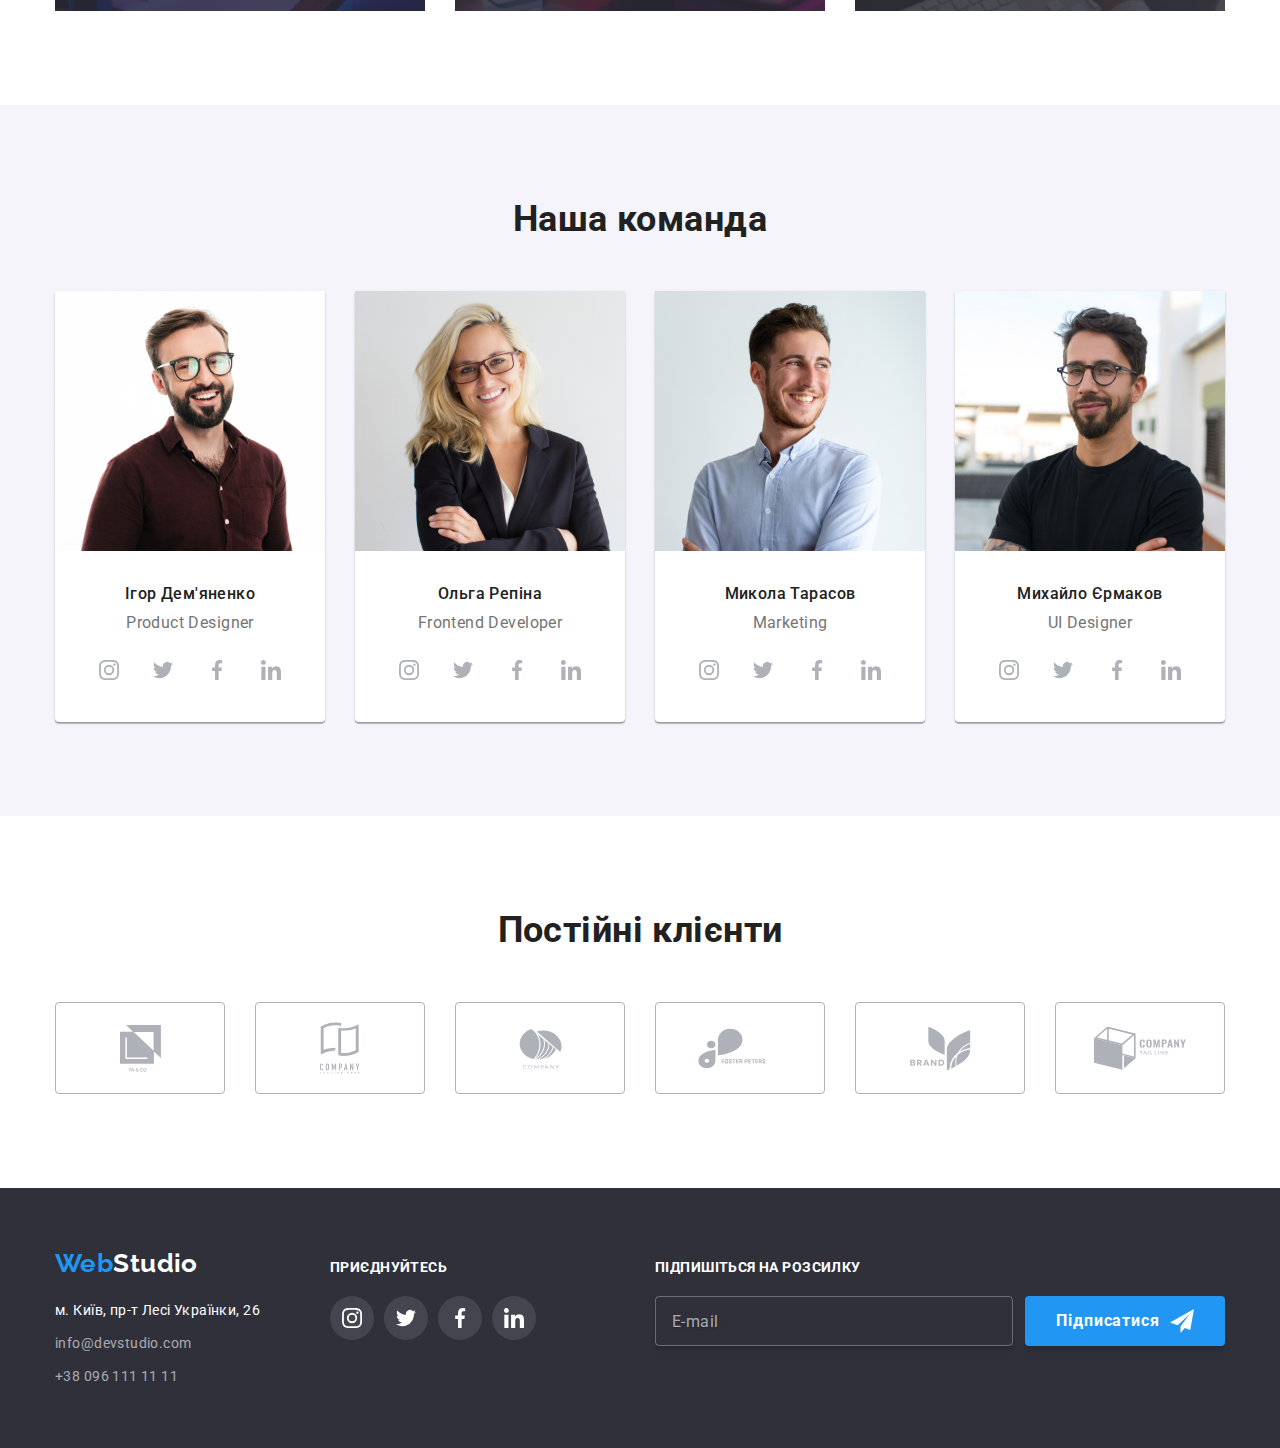
==== commit bf7586d7: "ДЗ№7" ====
--- a/index.html
+++ b/index.html
@@ -16,31 +16,37 @@
       href="https://cdnjs.cloudflare.com/ajax/libs/modern-normalize/1.1.0/modern-normalize.min.css"
     />
     <link rel="icon" href="./images/studio.img/go-it.jpg" type="image/jpg" />
-    <link rel="stylesheet" href="./css/styles.css" />
+    <link rel="stylesheet" href="./css/main.min.css" />
   </head>
   <body>
     <!-- Шапка -->
     <header class="page-header">
       <div class="container">
         <div class="head-box">
-          <nav class="head-nav">
-            <a href="./index.html" class="logo">
-              <span class="logo-left">Web</span>Studio</a
-            >
-            <ul class="site-nav">
-              <li class="nav-item">
-                <a href="./index.html" class="link current">Студія</a>
+          <a class="logo" href="./index.html">
+            <span class="page-header__logo">Web</span>Studio</a
+          >
+          <nav class="navigation">
+            <ul class="navigation__list">
+              <li class="navigation__item">
+                <a href="./index.html" class="navigation__link current"
+                  >Студія</a
+                >
               </li>
-              <li class="nav-item">
-                <a href="./portfolio.html" class="link">Портфоліо</a>
+              <li class="navigation__item">
+                <a href="./portfolio.html" class="navigation__link"
+                  >Портфоліо</a
+                >
               </li>
-              <li class="nav-item"><a href="" class="link">Контакти</a></li>
+              <li class="navigation__item">
+                <a href="#" class="navigation__link">Контакти</a>
+              </li>
             </ul>
           </nav>
-          <ul class="auth-nav">
-            <li class="nav-item">
+          <ul class="contact">
+            <li class="contact__item">
               <a
-                class="contact-link imail-nav"
+                class="contact__link imail-nav"
                 href="mailto:info@devstudio.com"
                 target="_blank"
                 rel="noopener nofollow noreferrer"
@@ -51,9 +57,9 @@
                 info@devstudio.com</a
               >
             </li>
-            <li class="nav-item">
+            <li class="contact__item">
               <a
-                class="contact-link telf-nav"
+                class="contact__link telf-nav"
                 href="tel:+380961111111"
                 target="_blank"
                 rel="noopener nofollow noreferrer"
@@ -79,158 +85,56 @@
             Замовити послугу
           </button>
         </div>
-        <div class="backdrop is-hidden" data-modal>
-          <div class="modal" data-box>
-            <button
-              class="button-back"
-              type="button"
-              title="Close"
-              data-modal-close
-            >
-              <svg class="button-back-img" width="18" height="18">
-                <use href="./images/icon.svg/sprite.svg#close-black"></use>
-              </svg>
-            </button>
-            <p class="modal-title-txt">
-              Залишіть свої дані, ми вам перезвонимо
-            </p>
-            <form
-              class="modal-form-box"
-              action="#"
-              method="post"
-              autocomplete="off"
-            >
-              <label class="label-for-modal" for="name-of-user">Ім'я</label>
-              <div class="input-info">
-                <input
-                  class="user-name"
-                  type="text"
-                  id="name-of-user"
-                  name="user-name"
-                  required
-                />
-                <svg class="modal-user" width="18px" height="18px">
-                  <use
-                    href="./images/icon.svg/sprite.svg#icon-modal-persone"
-                  ></use>
-                </svg>
-              </div>
-              <label class="label-for-modal" for="phone-of-user">Телефон</label>
-              <div class="input-info">
-                <input
-                  class="user-phone"
-                  type="tel"
-                  id="phone-of-user"
-                  name="user-phone"
-                />
-                <svg class="modal-user" width="18px" height="18px">
-                  <use
-                    href="./images/icon.svg/sprite.svg#icon-modal-phone"
-                  ></use>
-                </svg>
-              </div>
-              <label class="label-for-modal" for="email-of-user">Пошта</label>
-              <div class="input-info">
-                <input
-                  class="user-email"
-                  type="email"
-                  id="email-of-user"
-                  name="user-email"
-                />
-                <svg class="modal-user" width="20px" height="16px">
-                  <use
-                    href="./images/icon.svg/sprite.svg#icon-modal-email"
-                  ></use>
-                </svg>
-              </div>
-              <label class="label-for-modal" for="for-user-comment"
-                >Коментарі</label
-              >
-              <textarea
-                class="for-user-comment"
-                id="for-user-comment"
-                name="comment-of-user"
-                placeholder="Введіть текст"
-              ></textarea>
-              <label class="terms-of-consent" for="daw-frame">
-                <input
-                  class="daw-frame"
-                  type="checkbox"
-                  id="daw-frame"
-                  value="conditions"
-                  name="user-conditions"
-                />
-                <span class="checked-box"></span>
-                <svg class="icon-check" width="16px" height="15">
-                  <use
-                    href="./images/icon.svg/sprite.svg#icon-icon-check"
-                  ></use>
-                </svg>
-                <span class="accept-txt">
-                  Погоджуюсь із розсилкою та приймаю
-                </span>
-                <a class="contract-info" href="#">Умови договору</a>
-              </label>
-              <button
-                class="button send-button"
-                type="submit"
-                name="form-modal-button"
-              >
-                Відправити
-              </button>
-            </form>
-          </div>
-        </div>
       </section>
       <!-- Section 2 -->
-      <section class="section about">
-        <div class="container">
+      <section class="section">
+        <div class="container about-us">
           <h2 class="visually-hidden">Про Нас</h2>
-          <ul class="about-us-list">
-            <li class="content-box icon-details">
-              <div class="svg-about-us">
-                <svg class="icon-about-us" width="70" height="70">
+          <ul class="about-us__list">
+            <li class="about-us__box">
+              <div class="about-us__backraund">
+                <svg class="about-us__icon" width="70" height="70">
                   <use href="./images/icon.svg/sprite.svg#icon-antenna"></use>
                 </svg>
               </div>
-              <h3 class="about-us">ПРИСКІПЛИВІСТЬ ДО ДЕТАЛЕЙ</h3>
-              <p class="about-us-txt">
+              <h3 class="about-us__title">ПРИСКІПЛИВІСТЬ ДО ДЕТАЛЕЙ</h3>
+              <p class="about-us__text">
                 Ідейні міркування, а також початок повсякденної роботи по
                 формуванню напрямів.
               </p>
             </li>
-            <li class="content-box icon-punctuality">
-              <div class="svg-about-us">
-                <svg class="icon-about-us" width="70" height="70">
+            <li class="about-us__box">
+              <div class="about-us__backraund">
+                <svg class="about-us__icon" width="70" height="70">
                   <use href="./images/icon.svg/sprite.svg#icon-clock"></use>
                 </svg>
               </div>
-              <h3 class="about-us">ПУНКТУАЛЬНІСТЬ</h3>
-              <p class="about-us-txt">
+              <h3 class="about-us__title">ПУНКТУАЛЬНІСТЬ</h3>
+              <p class="about-us__text">
                 Задачі организації полягають в підтримці, а особливо у вчасному
                 навчанні кадрів на місці.
               </p>
             </li>
-            <li class="content-box icon-planning">
-              <div class="svg-about-us">
-                <svg class="icon-about-us" width="70" height="70">
+            <li class="about-us__box">
+              <div class="about-us__backraund">
+                <svg class="about-us__icon" width="70" height="70">
                   <use href="./images/icon.svg/sprite.svg#icon-diagram"></use>
                 </svg>
               </div>
-              <h3 class="about-us">ПЛАНУВАННЯ</h3>
-              <p class="about-us-txt">
+              <h3 class="about-us__title">ПЛАНУВАННЯ</h3>
+              <p class="about-us__text">
                 Рівнозначним образом, консультація в значній степені обумовлена
                 широким активом компанії.
               </p>
             </li>
-            <li class="content-box icon-technology">
-              <div class="svg-about-us">
-                <svg class="icon-about-us" width="70" height="70">
+            <li class="about-us__box">
+              <div class="about-us__backraund">
+                <svg class="about-us__icon" width="70" height="70">
                   <use href="./images/icon.svg/sprite.svg#icon-astronaut"></use>
                 </svg>
               </div>
-              <h3 class="about-us">СУЧАСНІ ТЕХНОЛОГІЇ</h3>
-              <p class="about-us-txt">
+              <h3 class="about-us__title">СУЧАСНІ ТЕХНОЛОГІЇ</h3>
+              <p class="about-us__text">
                 Значимість цих проблем настільки очевидна, як і реалізація
                 плановых завдань.
               </p>
@@ -583,7 +487,7 @@
         <div class="footer-box">
           <div class="footef-addres-box">
             <a class="logo-footer" href="./index.html">
-              <span class="logo-left">Web</span>Studio</a
+              <span class="page-footer__logo">Web</span>Studio</a
             >
             <address class="footer-address">
               <ul class="footer-contact">
@@ -689,6 +593,96 @@
         </div>
       </div>
     </footer>
+    <div class="backdrop is-hidden" data-modal>
+      <div class="modal" data-box>
+        <button
+          class="button-back"
+          type="button"
+          title="Close"
+          data-modal-close
+        >
+          <svg class="button-back-img" width="18" height="18">
+            <use href="./images/icon.svg/sprite.svg#close-black"></use>
+          </svg>
+        </button>
+        <p class="modal-title-txt">Залишіть свої дані, ми вам перезвонимо</p>
+        <form
+          class="modal-form-box"
+          action="#"
+          method="post"
+          autocomplete="off"
+        >
+          <label class="label-for-modal" for="name-of-user">Ім'я</label>
+          <div class="input-info">
+            <input
+              class="user-name"
+              type="text"
+              id="name-of-user"
+              name="user-name"
+              required
+            />
+            <svg class="modal-user" width="18px" height="18px">
+              <use href="./images/icon.svg/sprite.svg#icon-modal-persone"></use>
+            </svg>
+          </div>
+          <label class="label-for-modal" for="phone-of-user">Телефон</label>
+          <div class="input-info">
+            <input
+              class="user-phone"
+              type="tel"
+              id="phone-of-user"
+              name="user-phone"
+            />
+            <svg class="modal-user" width="18px" height="18px">
+              <use href="./images/icon.svg/sprite.svg#icon-modal-phone"></use>
+            </svg>
+          </div>
+          <label class="label-for-modal" for="email-of-user">Пошта</label>
+          <div class="input-info">
+            <input
+              class="user-email"
+              type="email"
+              id="email-of-user"
+              name="user-email"
+            />
+            <svg class="modal-user" width="20px" height="16px">
+              <use href="./images/icon.svg/sprite.svg#icon-modal-email"></use>
+            </svg>
+          </div>
+          <label class="label-for-modal" for="for-user-comment"
+            >Коментарі</label
+          >
+          <textarea
+            class="for-user-comment"
+            id="for-user-comment"
+            name="comment-of-user"
+            placeholder="Введіть текст"
+          ></textarea>
+          <label class="terms-of-consent" for="daw-frame">
+            <input
+              class="daw-frame"
+              type="checkbox"
+              id="daw-frame"
+              value="conditions"
+              name="user-conditions"
+            />
+            <span class="checked-box"></span>
+            <svg class="icon-check" width="16px" height="15">
+              <use href="./images/icon.svg/sprite.svg#icon-icon-check"></use>
+            </svg>
+            <span class="accept-txt"> Погоджуюсь із розсилкою та приймаю </span>
+            <a class="contract-info" href="#">Умови договору</a>
+          </label>
+          <button
+            class="button send-button"
+            type="submit"
+            name="form-modal-button"
+          >
+            Відправити
+          </button>
+        </form>
+      </div>
+    </div>
     <script src="./js/modal.js"></script>
   </body>
 </html>
--- a/css/main.min.css
+++ b/css/main.min.css
@@ -0,0 +1 @@
+:root{--primary-text-color: #757575;--title-text-color: #212121;--accent-color: #2196f3;--color-white: #ffffff;--color-black: #000000;--primary-section-fon: #2f303a;--decoration-work-list: #eeeeee;--decoration-background: #f5f4fa;--decoration-buttons-2: #a9a9ad;--decoration-color-customers: #afb1b8}*,*::before,*::after{margin:0}body{display:flex;flex-direction:column;min-height:100vh;color:var(--primary-text-color);font-family:Roboto,sans-serif;font-weight:400;letter-spacing:.03em;font-size:14px}.general{flex:1 0 auto}.visually-hidden{position:absolute;width:1px;height:1px;margin:-1px;border:0;padding:0;white-space:nowrap;clip-path:inset(100%);clip:rect(0 0 0 0);overflow:hidden}h1,h2,h3{color:var(--title-text-color)}button{cursor:pointer}ul{list-style:none;padding:0}.container{max-width:1200px;margin:0 auto;padding:0 15px}.page-header{background-color:var(--color-white);border-bottom:1px solid #ececec;padding:0}.footer{padding:60px 0;background:var(--primary-section-fon)}.footer-box{display:flex;align-items:baseline}.section{padding:94px 0;background:var(--color-white)}.section-portfolio{padding:94px 0}.section-team{padding:94px 0;background-color:#f5f4fa}.logo{color:#000;font-family:Raleway,sans-serif;font-weight:700;font-size:26px;line-height:1.19;text-decoration:none;transition-duration:250ms;transition-timing-function:cubic-bezier(0.4, 0, 0.2, 1)}.logo:hover,.logo:focus{transform:scale(1.5);transition-duration:250ms;transition-timing-function:cubic-bezier(0.4, 0, 0.2, 1)}.page-header__logo,.page-footer__logo{color:var(--accent-color);font-family:Raleway,sans-serif;font-weight:700;font-size:26px;line-height:1.19}.head-box{display:flex;align-items:center}.page-header__navigation{display:flex;align-items:center}.navigation__link{display:block;position:relative;color:var(--title-text-color);font-weight:500;line-height:1.14;letter-spacing:.02em;text-decoration:none;padding-bottom:32px;padding-top:32px;bottom:-1px;transition-property:color;transition-duration:250ms;transition-timing-function:cubic-bezier(0.4, 0, 0.2, 1)}.navigation__link::before{content:"";position:absolute;right:0;bottom:-1px;height:4px;width:0;background-color:var(--accent-color);border-radius:2px;animation-name:animation-underline-none;animation-duration:250ms;animation-direction:alternate;animation-fill-mode:forwards;animation-timing-function:cubic-bezier(0.4, 0, 0.2, 1)}.navigation__link::after{content:"";position:absolute;left:0;bottom:0;display:block;width:100%;height:4px;background:var(--accent-color);border-radius:2px;transform:scaleX(0);transition:transform 250ms cubic-bezier(0.4, 0, 0.2, 1)}.navigation__link:hover::after{transform:scaleX(1);transition:transform 250ms cubic-bezier(0.4, 0, 0.2, 1)}.navigation__link:focus::after{transform:scaleX(1);transition:transform 250ms cubic-bezier(0.4, 0, 0.2, 1)}.navigation__link.current::before,.navigation__link.current::after{content:"";position:absolute;left:0;bottom:0;display:block;width:100%;height:4px;background:var(--accent-color);border-radius:2px;transition:250ms cubic-bezier(0.4, 0, 0.2, 1)}.navigation__list{margin-left:93px;display:flex}.navigation__list:focus{background-color:var(--color-white);color:var(--accent-color)}.navigation__list:hover{color:var(--accent-color)}.navigation__list .navigation__item:not(:last-child){margin-right:50px}.current{color:var(--accent-color);transition-property:color;transition-duration:250ms;transition-timing-function:cubic-bezier(0.4, 0, 0.2, 1)}.contact .navigation__item+.navigation__item{margin-left:50px}.contact .contact__item+.contact__item{margin-left:50px}.contact{display:flex;margin-left:auto}.contact__link{display:flex;align-items:center;justify-content:center;color:var(--primary-text-color);font-weight:500;line-height:1.14;letter-spacing:.02em;text-decoration:none;padding:32px 0;transition-duration:250ms;transition-timing-function:cubic-bezier(0.4, 0, 0.2, 1)}.contact__link:hover,.contact__link:focus{color:var(--accent-color);transition-duration:250ms;transition-timing-function:cubic-bezier(0.4, 0, 0.2, 1)}.navigation__item{display:flex;align-items:center}.navigation__item:hover,.navigation__item:focus{color:var(--accent-color)}.envelope{width:16px;height:12px;margin-right:10px;fill:currentColor}.smartphone{width:10px;height:16px;margin-right:10px;fill:currentColor}.hero-txt{margin-left:auto;margin-right:auto;color:var(--color-white);font-family:Roboto,sans-serif;max-width:600px;font-weight:900;font-size:44px;line-height:1.36;text-align:center;letter-spacing:.06em}.hero-button{margin-top:30px;margin-left:auto;margin-right:auto;padding:10px 32px;background-color:var(--accent-color);color:var(--color-white);font-weight:700;font-size:16px;line-height:1.9;letter-spacing:.06em;box-shadow:0px 4px 4px rgba(0,0,0,.15);border:0;border-radius:4px;transition-duration:250ms;transition-timing-function:cubic-bezier(0.4, 0, 0.2, 1)}.hero-button:hover,.hero-button:focus,.hero-button:active{background-color:#188ce8;box-shadow:0px 4px 4px rgba(0,0,0,.15);transition-duration:250ms;transition-timing-function:cubic-bezier(0.4, 0, 0.2, 1)}.img-bgr-hero{padding:200px 0;text-align:center;background-repeat:no-repeat;background-position:center;background-color:var(--primary-section-fon);background-image:linear-gradient(rgba(47, 48, 58, 0.4), rgba(47, 48, 58, 0.4)),url(../images/studio.img/bgr-hero.jpg);background-position:center;background-repeat:no-repeat}.about-us{padding-bottom:0}.about-us__list{display:flex;flex-wrap:wrap;gap:30px;justify-content:center}.about-us__title{line-height:1.14;text-transform:uppercase;font-size:14px}.about-us__text{margin-top:10px;line-height:1.7}.about-us__box{max-width:270px;display:flex;flex-direction:column}.about-us__backraund{width:270px;height:120px;background-color:var(--decoration-background);margin-bottom:30px;border-radius:4px}.about-us__icon{margin:25px 100px}.title-images{display:flex;flex-wrap:wrap;margin:-15px;margin-top:50px}.image{position:relative;max-width:370px;max-height:294px;margin:15px}.image-last{max-width:370px;max-height:294px}.section-title{font-size:36px;line-height:1.16;text-align:center}.what-do-we-do{position:absolute;display:flex;flex-wrap:wrap;justify-content:center;align-items:center;width:100%;min-height:70px;padding-right:10px;padding-left:10px;bottom:0;left:0;background-color:rgba(47,48,58,.8)}.what-do-we-do-text{font-weight:700;font-size:14px;line-height:1.14;text-align:center;letter-spacing:.03em;text-transform:uppercase;color:var(--color-white)}.team-box{display:flex;flex-wrap:wrap;gap:30px;margin-top:50px}.team-element{background:#fff;box-shadow:0px 1px 3px rgba(0,0,0,.12),0px 1px 1px rgba(0,0,0,.14),0px 2px 1px rgba(0,0,0,.2);border-radius:0px 0px 4px 4px;text-align:center}.workers{margin-top:30px;font-weight:500;font-size:16px;line-height:1.2}.profession{margin-top:10px;font-size:16px;line-height:1.2}.social-networks{display:flex;flex-wrap:wrap;gap:10px;justify-content:center;max-width:270px;padding-top:16px;padding-bottom:30px}.social-buttons{display:flex;align-items:center;justify-content:center;width:44px;height:44px;border-radius:50%;fill:#afb1b8;transition-duration:250ms;transition-timing-function:cubic-bezier(0.4, 0, 0.2, 1)}.social-buttons:focus,.social-buttons:hover{background-color:var(--accent-color);fill:var(--color-white);filter:drop-shadow(0px 4px 4px rgba(0, 0, 0, 0.25));transition-duration:250ms;transition-timing-function:cubic-bezier(0.4, 0, 0.2, 1)}.social-pozition{width:20px;height:20px}.regular-customers{display:flex;margin-top:50px}.company-box+.company-box{margin-left:30px}.company-box{width:170px;height:92px}.company-hover{display:flex;align-items:center;justify-content:center;width:100%;height:100%;border:1px solid var(--decoration-color-customers);border-radius:4px;color:var(--decoration-color-customers);transition-duration:250ms;transition-timing-function:cubic-bezier(0.4, 0, 0.2, 1)}.company-hover:hover,.company-hover:focus{cursor:pointer;color:var(--accent-color);border-color:var(--accent-color);border-radius:4px;transition-duration:250ms;transition-timing-function:cubic-bezier(0.4, 0, 0.2, 1)}.color-customers{fill:currentColor}.color-customers:hover,.color-customers:focus{fill:var(--accent-color);transition-duration:250ms;transition-timing-function:cubic-bezier(0.4, 0, 0.2, 1)}.logo-footer{color:var(--color-white);font-family:Raleway,sans-serif;font-weight:700;font-size:26px;line-height:1.19;text-decoration:none;display:inline-block;transition-duration:250ms;transition-timing-function:cubic-bezier(0.4, 0, 0.2, 1)}.logo-footer:hover,.logo-footer:focus{transform:scale(1.5);transition-duration:250ms;transition-timing-function:cubic-bezier(0.4, 0, 0.2, 1)}.footer-contact :not(:last-child){padding-bottom:9px}.footer-address{margin-top:20px}.address-item .address-sity{display:flex;align-items:center}.address-sity{font-style:normal;line-height:1.7;text-decoration:none;color:var(--color-white)}.contacts{font-style:normal;line-height:1.7;text-decoration:none;color:rgba(255,255,255,.6);transition-duration:250ms;transition-timing-function:cubic-bezier(0.4, 0, 0.2, 1)}.contacts:hover,.contacts:focus{background-color:var(--primary-section-fon);color:var(--accent-color);transition-duration:250ms;transition-timing-function:cubic-bezier(0.4, 0, 0.2, 1)}.footef-addres-box{margin-right:70px}.join-in{font-family:Roboto,sans-serif;font-style:normal;font-weight:700;font-size:14px;line-height:1.14;text-transform:uppercase;color:var(--color-white)}.social-networks-footer{display:flex;flex-wrap:wrap;gap:10px;justify-content:center;align-items:center;max-width:270px;padding-top:20px}.social-pozition-footer{margin:12px;width:20px;height:20px}.social-pozition:focus{color:var(--color-white)}.social-buttons-footer{width:44px;height:44px;border-radius:50%;fill:var(--color-white);background-color:rgba(255,255,255,.1);transition-duration:250ms;transition-timing-function:cubic-bezier(0.4, 0, 0.2, 1)}.social-buttons-footer:hover,.social-buttons-footer:focus{background-color:var(--accent-color);fill:var(--color-white);filter:drop-shadow(0px 4px 4px rgba(0, 0, 0, 0.25));transition-duration:250ms;transition-timing-function:cubic-bezier(0.4, 0, 0.2, 1)}.subscribe-box{margin-left:auto}.subscribe-title{font-weight:700;font-size:14px;line-height:1.14;letter-spacing:.03em;text-transform:uppercase;margin-bottom:20px;color:var(--color-white)}.subscribe-form{display:flex}.subscribe-email{outline:rgba(0,0,0,0);width:358px;height:50px;margin-right:12px;padding:15px 16px;font-size:16px;line-height:1.25;letter-spacing:.03em;color:var(--color-white);background-color:rgba(0,0,0,0);border:1px solid rgba(255,255,255,.3);border-radius:4px;box-shadow:0px 4px 4px rgba(0,0,0,.15);text-shadow:0px 4px 4px rgba(0,0,0,.15);transition-duration:250ms;transition-timing-function:cubic-bezier(0.4, 0, 0.2, 1)}.subscribe-email:hover,.subscribe-email:focus,.subscribe-email:active{border:1px solid var(--accent-color);caret-color:var(--primary-text-color);color:var(--color-white);box-shadow:0px 4px 4px rgba(0,0,0,.15);text-shadow:0px 4px 4px rgba(0,0,0,.15);transition-duration:250ms;transition-timing-function:cubic-bezier(0.4, 0, 0.2, 1)}.subscribe-email::placeholder{color:rgba(255,255,255,.6)}.subscription-button{display:flex;justify-content:center;align-items:center;cursor:pointer;min-width:200px;padding:10px 28px;font-weight:700;font-size:16px;line-height:1.88;letter-spacing:.06em;color:#fff;background:var(--accent-color);box-shadow:0px 4px 4px rgba(0,0,0,.15);border:0;border-radius:4px;transform:scale(1);transition-duration:250ms;transition-timing-function:cubic-bezier(0.4, 0, 0.2, 1)}.subscription-button:hover,.subscription-button:focus,.subscription-button:active{background:rgba(33,150,243,0);color:var(--accent-color);box-shadow:0 4px 4px rgba(0,0,0,.15);transform:scale(1.1);transition-duration:250ms;transition-timing-function:cubic-bezier(0.4, 0, 0.2, 1)}.icon-send{display:inline-block;fill:currentColor;margin-left:10px}.buttons{margin-bottom:50px;display:flex;justify-content:center;flex-wrap:wrap;gap:8px}.buttons:focus,.buttons:focus:hover{background-color:var(--accent-color);color:var(--color-white)}.list-of-buttons{padding:6px 22px;border:none;border-radius:4px;font-family:Roboto,sans-serif;font-style:normal;font-weight:500;font-size:16px;line-height:1.62;letter-spacing:.03em;color:var(--title-text-color);cursor:pointer;transition-duration:250ms;transition-timing-function:cubic-bezier(0.4, 0, 0.2, 1)}.list-of-buttons:hover,.list-of-buttons:focus{background-color:var(--accent-color);color:var(--color-white);box-shadow:0px 3px 1px rgba(0,0,0,.1),0px 1px 2px rgba(0,0,0,.08),0px 2px 2px rgba(0,0,0,.12);border-radius:4px}.list-of-buttons.current{color:var(--color-white);background-color:var(--accent-color);transition-property:color;transition-duration:250ms;transition-timing-function:cubic-bezier(0.4, 0, 0.2, 1)}.img-paddings{display:block;width:100%}.titles-of-works{font-size:18px;line-height:2;letter-spacing:.06em;color:var(--title-text-color)}.paragraphs-of-works{margin-top:4px;font-size:16px;line-height:1.9;color:var(--primary-text-color)}.work-list{width:1200px;padding:0 15px}.work-list-pozition{display:flex;flex-wrap:wrap;margin:-15px}.work-elements{width:370px;margin:15px;transition-property:box-shadow;transition-duration:250ms;transition-timing-function:cubic-bezier(0.4, 0, 0.2, 1)}.work-elements:hover{cursor:pointer;box-shadow:0px 1px 1px rgba(0,0,0,.12),0px 4px 4px rgba(0,0,0,.06),1px 4px 6px rgba(0,0,0,.16)}.work-elements:hover .work-elements-hover-text{transform:translateY(0)}.work-elements-hover{overflow:hidden;position:relative}.work-elements-hover-text{margin-top:2px;position:absolute;top:0;left:0;width:100%;height:100%;padding:63px 24px;font-size:18px;line-height:1.56;letter-spacing:.03em;background-color:rgba(33,150,243,.9);color:var(--color-white);transition-property:transform;transition-duration:250ms;transition-timing-function:cubic-bezier(0.4, 0, 0.2, 1);transform:translateY(100%)}.decoration-work-lilt{border-left:1px solid var(--decoration-work-list);border-right:1px solid var(--decoration-work-list);border-bottom:1px solid var(--decoration-work-list);padding:20px 24px}.backdrop{position:fixed;top:0;left:0;z-index:99;width:100%;height:100%;background:rgba(0,0,0,.2);opacity:1;transition-property:opacity;transition-duration:250ms;transition-timing-function:cubic-bezier(0.4, 0, 0.2, 1)}.is-hidden{visibility:hidden;opacity:0;pointer-events:none;transition-duration:250ms;transition-timing-function:cubic-bezier(0.4, 0, 0.2, 1)}.modal{position:absolute;width:528px;height:581px;padding:40px;top:50%;left:50%;border-radius:4px;transform:translate(-50%, -50%) scale(1);transition-duration:250ms;transition-timing-function:translate cubic-bezier(0.4, 0, 0.2, 1);background-color:var(--color-white);box-shadow:0px 1px 3px rgba(0,0,0,.12),0px 1px 1px rgba(0,0,0,.14),0px 2px 1px rgba(0,0,0,.2)}.modal-title-txt{text-align:center;font-weight:700;font-size:20px;line-height:1.15;letter-spacing:.03em;color:var(--title-text-color);margin-bottom:12px}.modal-form-box{width:100%;display:flex;flex-direction:column;align-items:center}.button-back{position:absolute;top:8px;right:8px;width:30px;height:30px;padding:0;border-radius:4px;border-radius:50%;background:var(--color-white);border:1px solid rgba(0,0,0,.1);color:#000;user-select:none;display:flex;justify-content:center;align-items:center;transition-duration:250ms;transition-timing-function:cubic-bezier(0.4, 0, 0.2, 1)}.button-back:hover,.button-back:focus{color:var(--accent-color);transition-duration:250ms;transition-timing-function:cubic-bezier(0.4, 0, 0.2, 1)}.button-back-img{display:block;fill:currentColor;transition-property:fill}.label-for-modal{pointer-events:none;margin-right:auto;margin-bottom:4px;font-size:12px;line-height:1.17;letter-spacing:.01em;color:var(--primary-text-color)}.input-info{position:relative;width:100%;margin-bottom:10px}.user-name,.user-phone,.user-email,.for-user-comment{width:100%;height:40px;padding:10px 20px 10px 40px;border:1px solid rgba(33,33,33,.2);border-radius:4px;font-size:14px;line-height:1.14;letter-spacing:.01em;color:var(--title-text-color);transition-property:color,border;transition-duration:250ms;transition-timing-function:cubic-bezier(0.4, 0, 0.2, 1)}.modal-user{position:absolute;top:50%;left:5%;transform:translate(-50%, -50%);fill:var(--title-text-color);transition-property:fill;transition-duration:250ms;transition-timing-function:cubic-bezier(0.4, 0, 0.2, 1)}.for-user-comment{height:120px;padding:12px 16px;resize:none}.for-user-comment::placeholder{font-size:14px;line-height:1.14;letter-spacing:.01em;color:rgba(117,117,117,.5)}.user-name:focus,.user-phone:focus,.user-email:focus,.for-user-comment:focus{outline:rgba(0,0,0,0);border-radius:4px;border:1px solid var(--accent-color);color:var(--title-text-color);caret-color:var(--color-black)}.user-name:focus+.modal-user,.user-phone:focus+.modal-user,.user-email:focus+.modal-user{fill:var(--accent-color)}.terms-of-consent{position:relative;margin:20px auto 30px;padding-left:23px;color:var(--primary-text-color);cursor:pointer;user-select:none}.daw-frame{position:absolute;width:1px;height:1px;margin:-1px;border:0;padding:0;clip:rect(0 0 0 0);overflow:hidden}.checked-box{position:absolute;width:16px;height:15px;left:8px;top:50%;border:2px solid var(--title-text-color);border-radius:3px;transform:translate(-50%, -50%);transition-property:background-color,border;transition-duration:250ms;transition-timing-function:cubic-bezier(0.4, 0, 0.2, 1)}.icon-check{position:absolute;left:8px;top:50%;transform:translate(-50%, -50%);fill:rgba(0,0,0,0);transition-property:fill;transition-duration:250ms;transition-timing-function:cubic-bezier(0.4, 0, 0.2, 1)}.daw-frame:checked+.checked-box{border:2px solid var(--accent-color);background-color:var(--accent-color)}.daw-frame:focus+.checked-box{border:2px solid var(--accent-color)}.daw-frame:hover+.checked-box{border:2px solid var(--color-black)}.daw-frame:focus:checked:focus+.checked-box{border:2px solid var(--accent-color);background-color:var(--accent-color)}.accept-txt{line-height:1.7}.contract-info{line-height:1.7;text-decoration:none;color:var(--accent-color)}.contract-info:after{position:absolute;content:"";right:0;bottom:.34em;width:112px;height:1px;background-color:var(--accent-color)}.send-button{margin:0 auto;padding:10px 56px;min-width:200px;border:none;border-radius:4px;color:var(--color-white);font-weight:700;font-size:16px;line-height:1.88;letter-spacing:.06em;background:var(--accent-color);box-shadow:0px 4px 4px rgba(0,0,0,.15);transition-duration:250ms;transition-timing-function:cubic-bezier(0.4, 0, 0.2, 1)}.send-button:hover,.send-button:focus,.send-button:active{transition-duration:250ms;transition-timing-function:cubic-bezier(0.4, 0, 0.2, 1);background-color:#188ce8;box-shadow:0px 4px 4px rgba(0,0,0,.15)}/*# sourceMappingURL=main.min.css.map */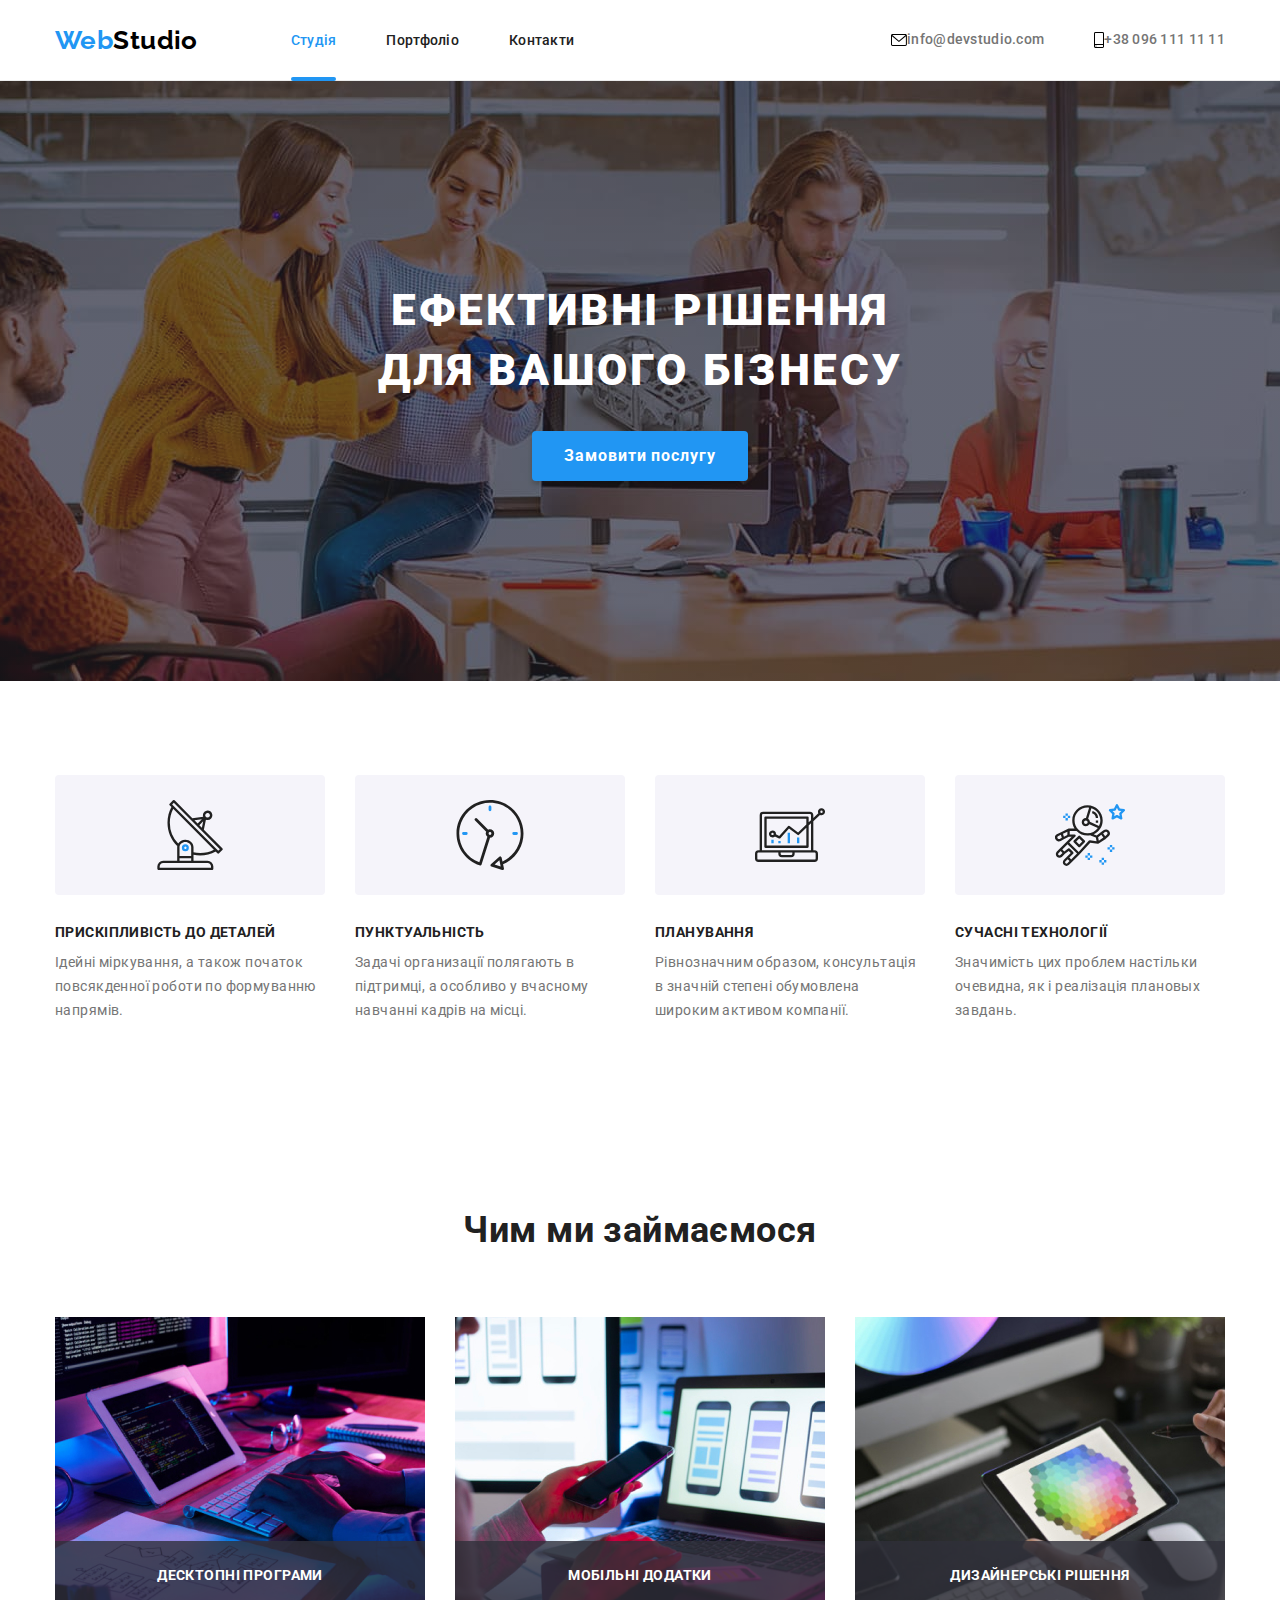
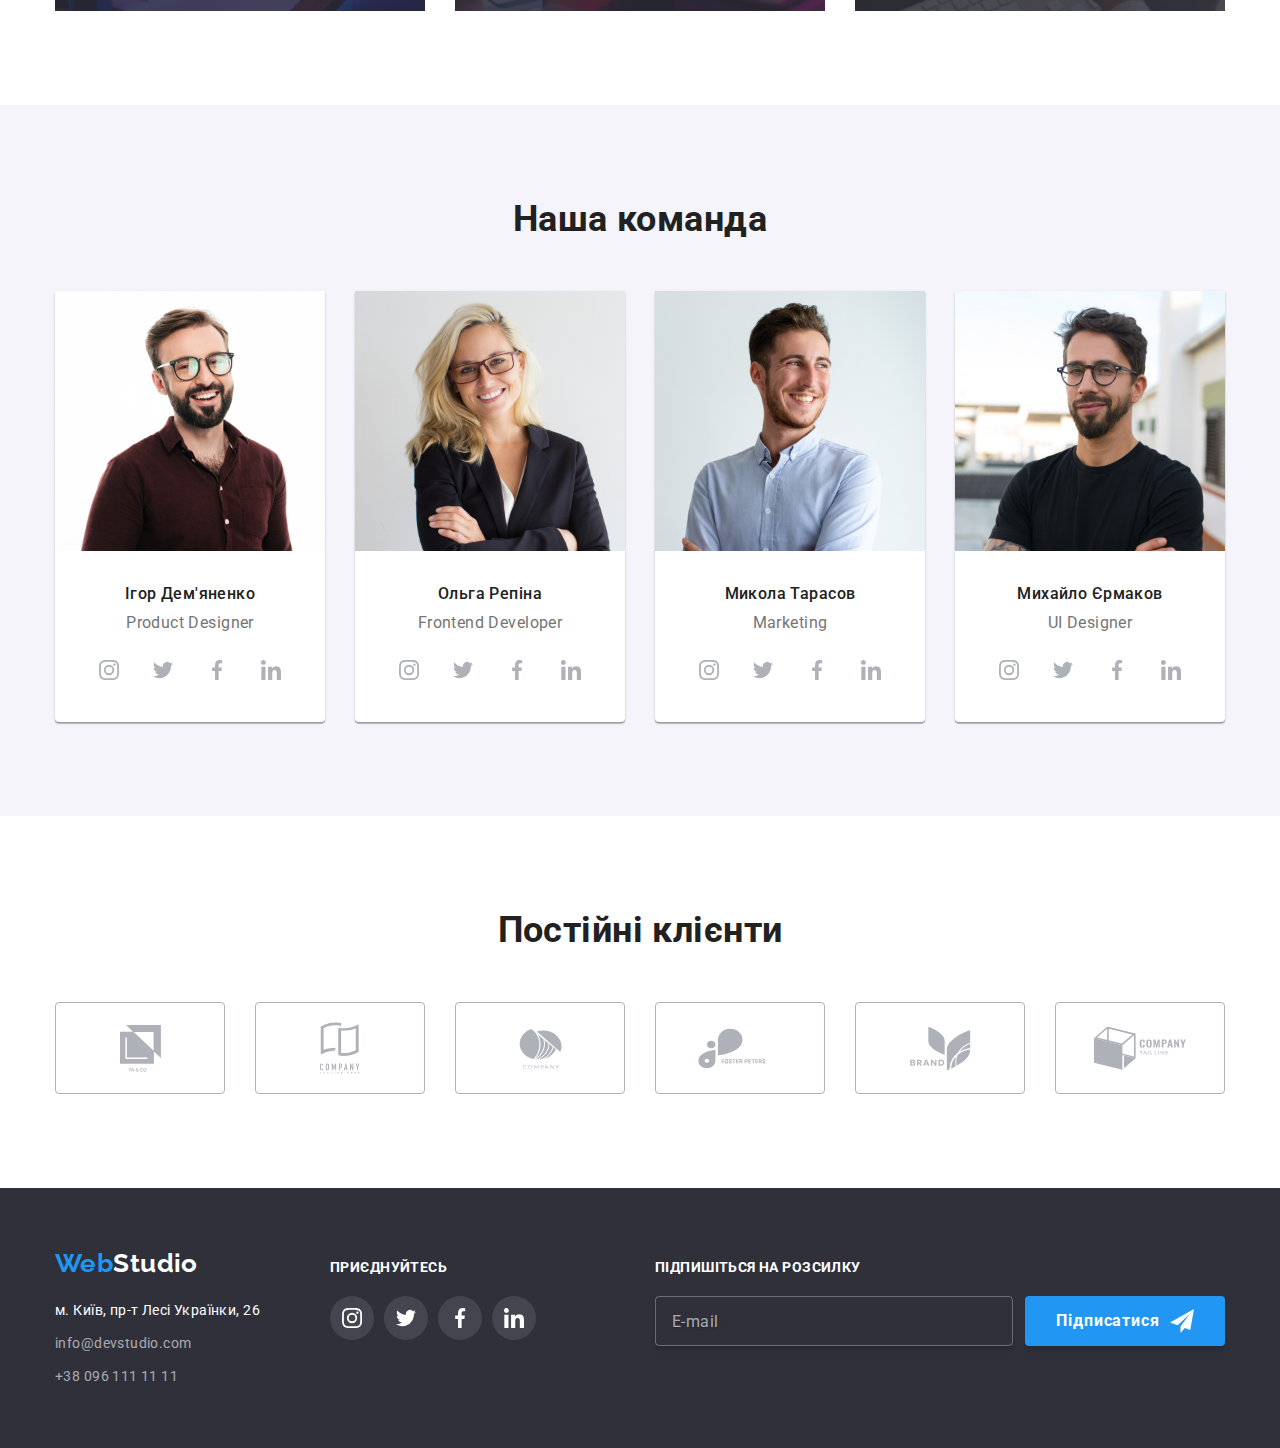
==== commit 70c47c9f: "auth-nav" ====
--- a/index.html
+++ b/index.html
@@ -51,7 +51,7 @@
                 target="_blank"
                 rel="noopener nofollow noreferrer"
               >
-                <svg class="envelope" width="16" height="12">
+                <svg class="contact__envelope" width="16" height="12">
                   <use href="./images/icon.svg/sprite.svg#icon-envelope"></use>
                 </svg>
                 info@devstudio.com</a
@@ -64,7 +64,7 @@
                 target="_blank"
                 rel="noopener nofollow noreferrer"
               >
-                <svg class="smartphone" width="10" height="16">
+                <svg class="contact__smartphone" width="10" height="16">
                   <use
                     href="./images/icon.svg/sprite.svg#icon-smartphone"
                   ></use>
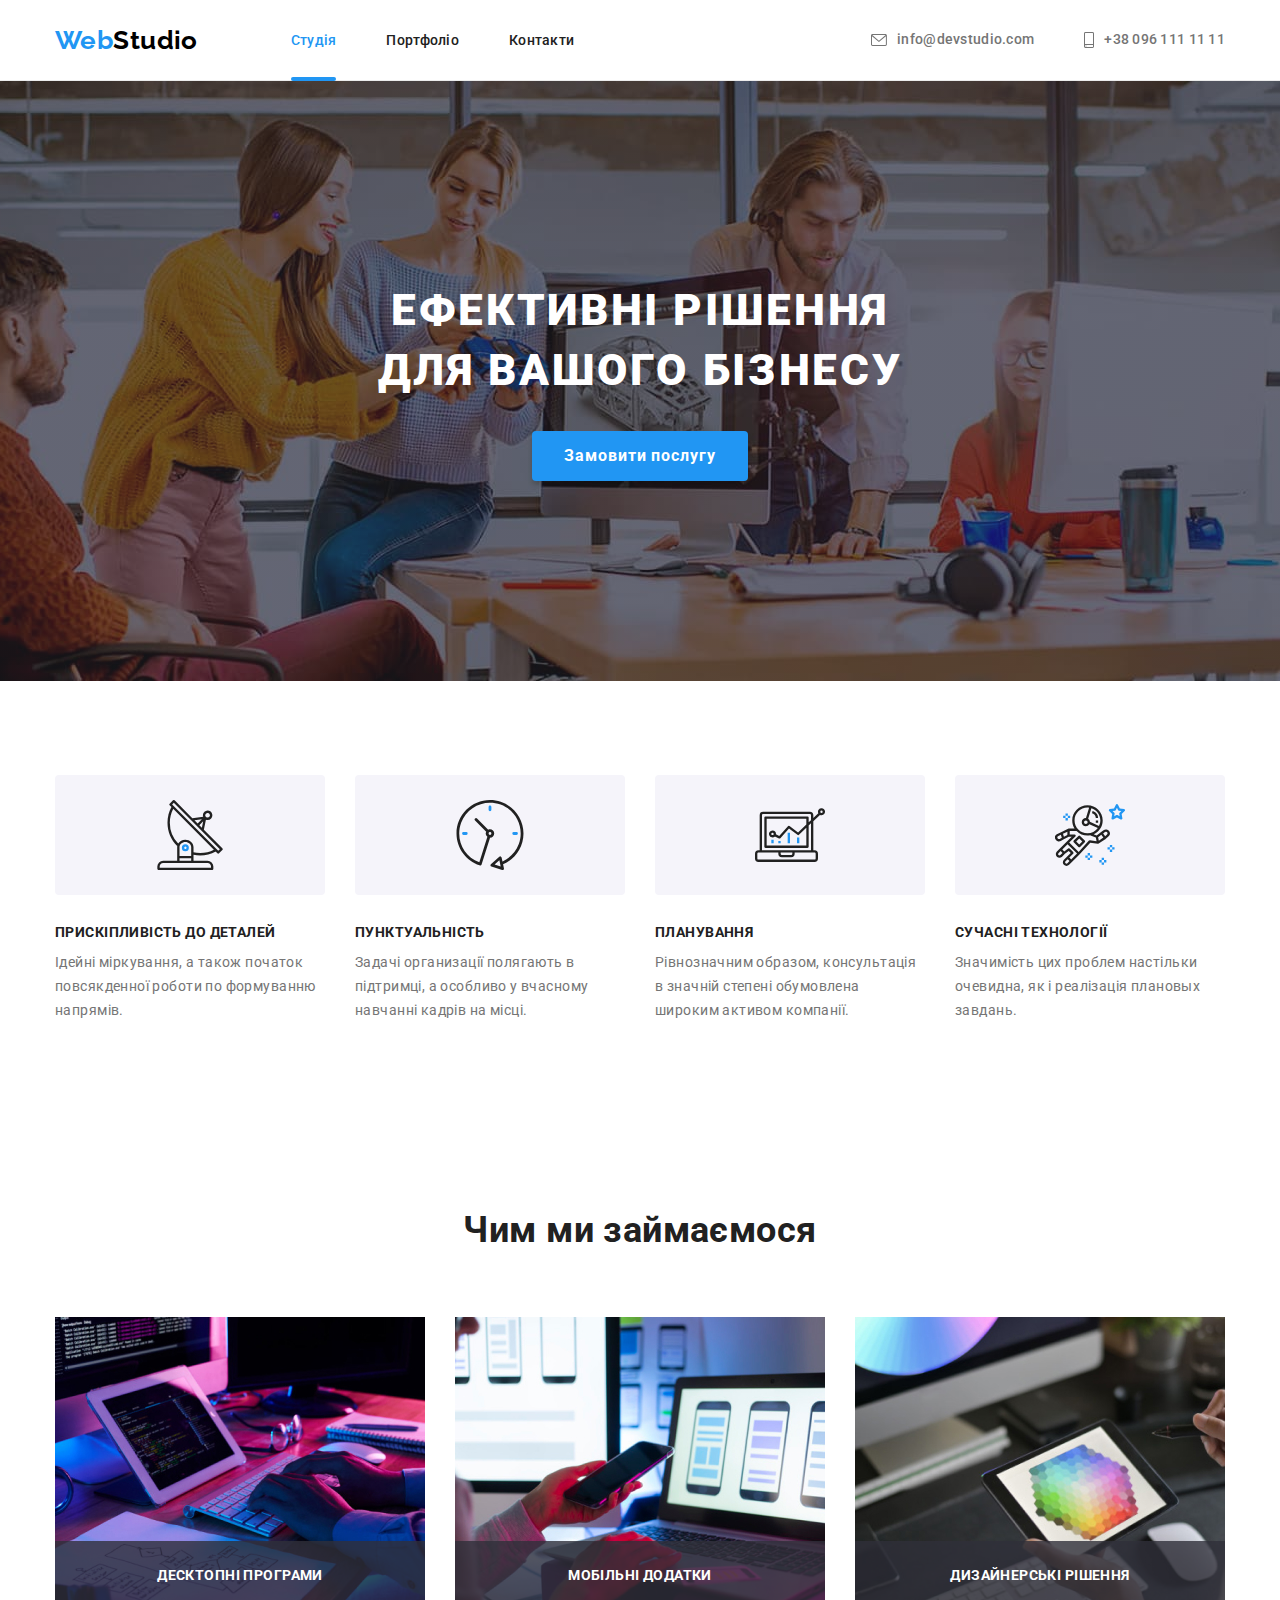
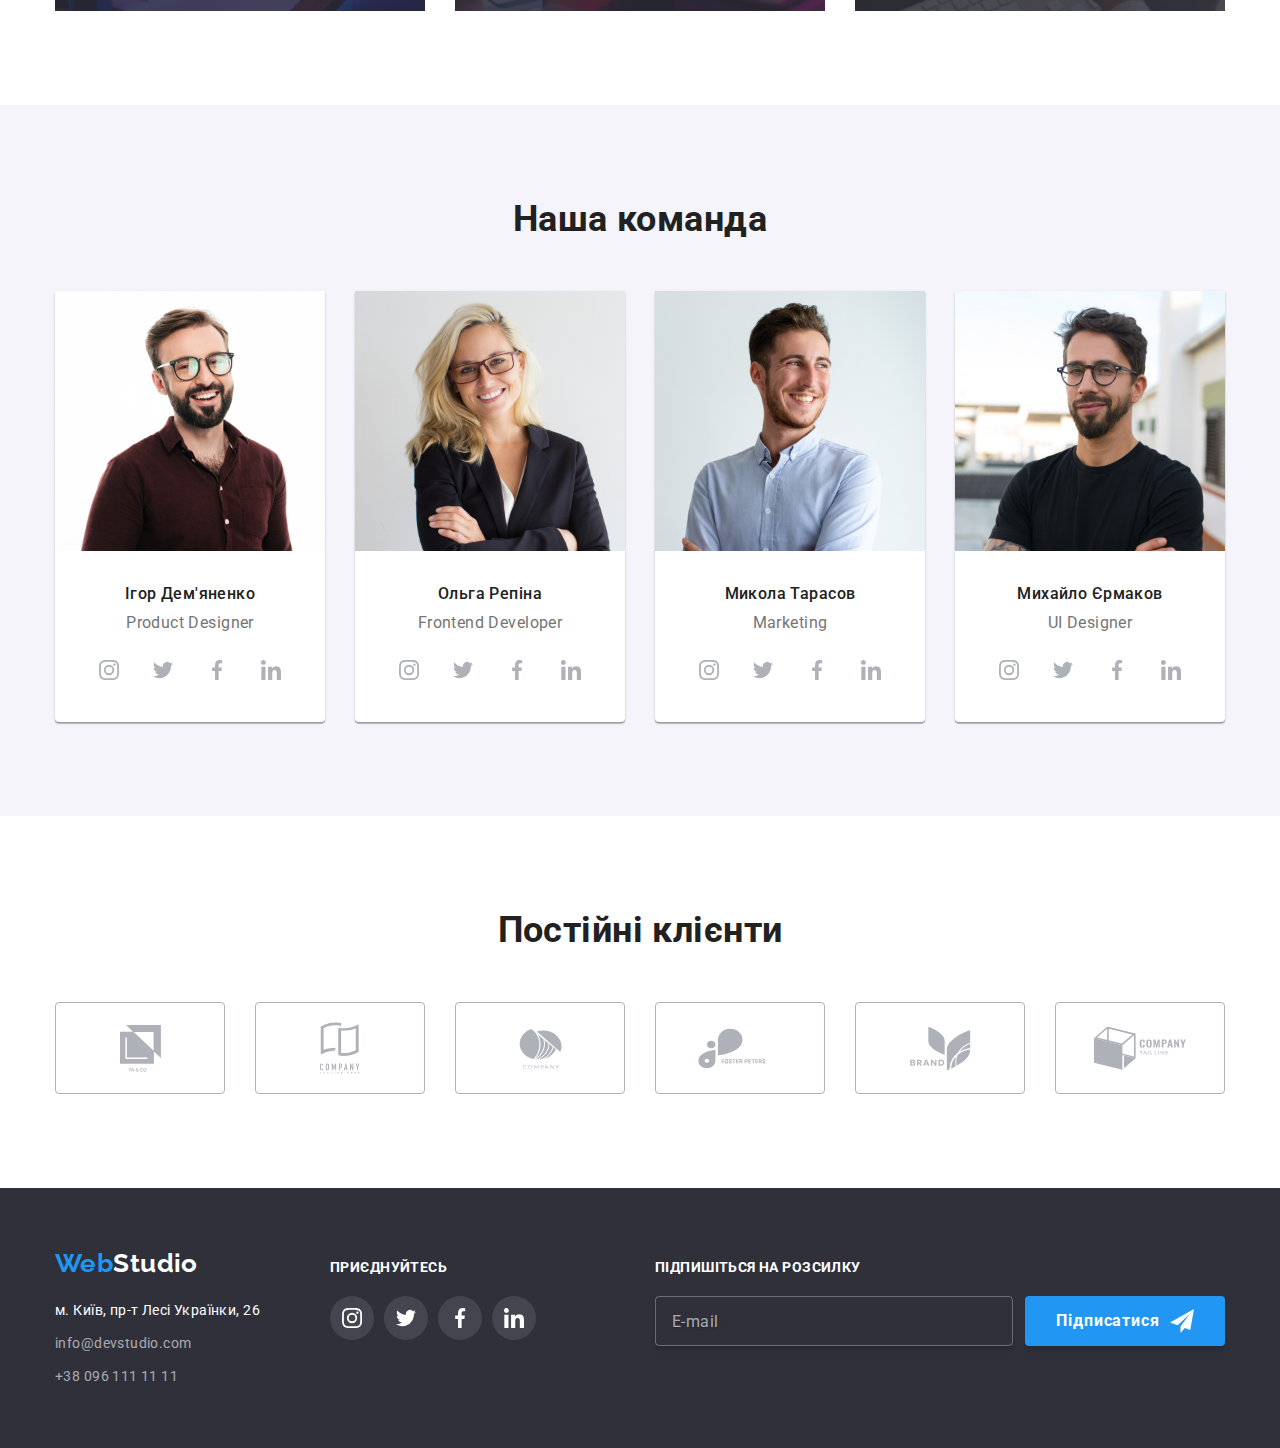
==== commit 3653a6a2: "." ====
--- a/index.html
+++ b/index.html
@@ -51,7 +51,7 @@
                 target="_blank"
                 rel="noopener nofollow noreferrer"
               >
-                <svg class="contact__envelope" width="16" height="12">
+                <svg class="envelope" width="16" height="12">
                   <use href="./images/icon.svg/sprite.svg#icon-envelope"></use>
                 </svg>
                 info@devstudio.com</a
@@ -64,7 +64,7 @@
                 target="_blank"
                 rel="noopener nofollow noreferrer"
               >
-                <svg class="contact__smartphone" width="10" height="16">
+                <svg class="smartphone" width="10" height="16">
                   <use
                     href="./images/icon.svg/sprite.svg#icon-smartphone"
                   ></use>
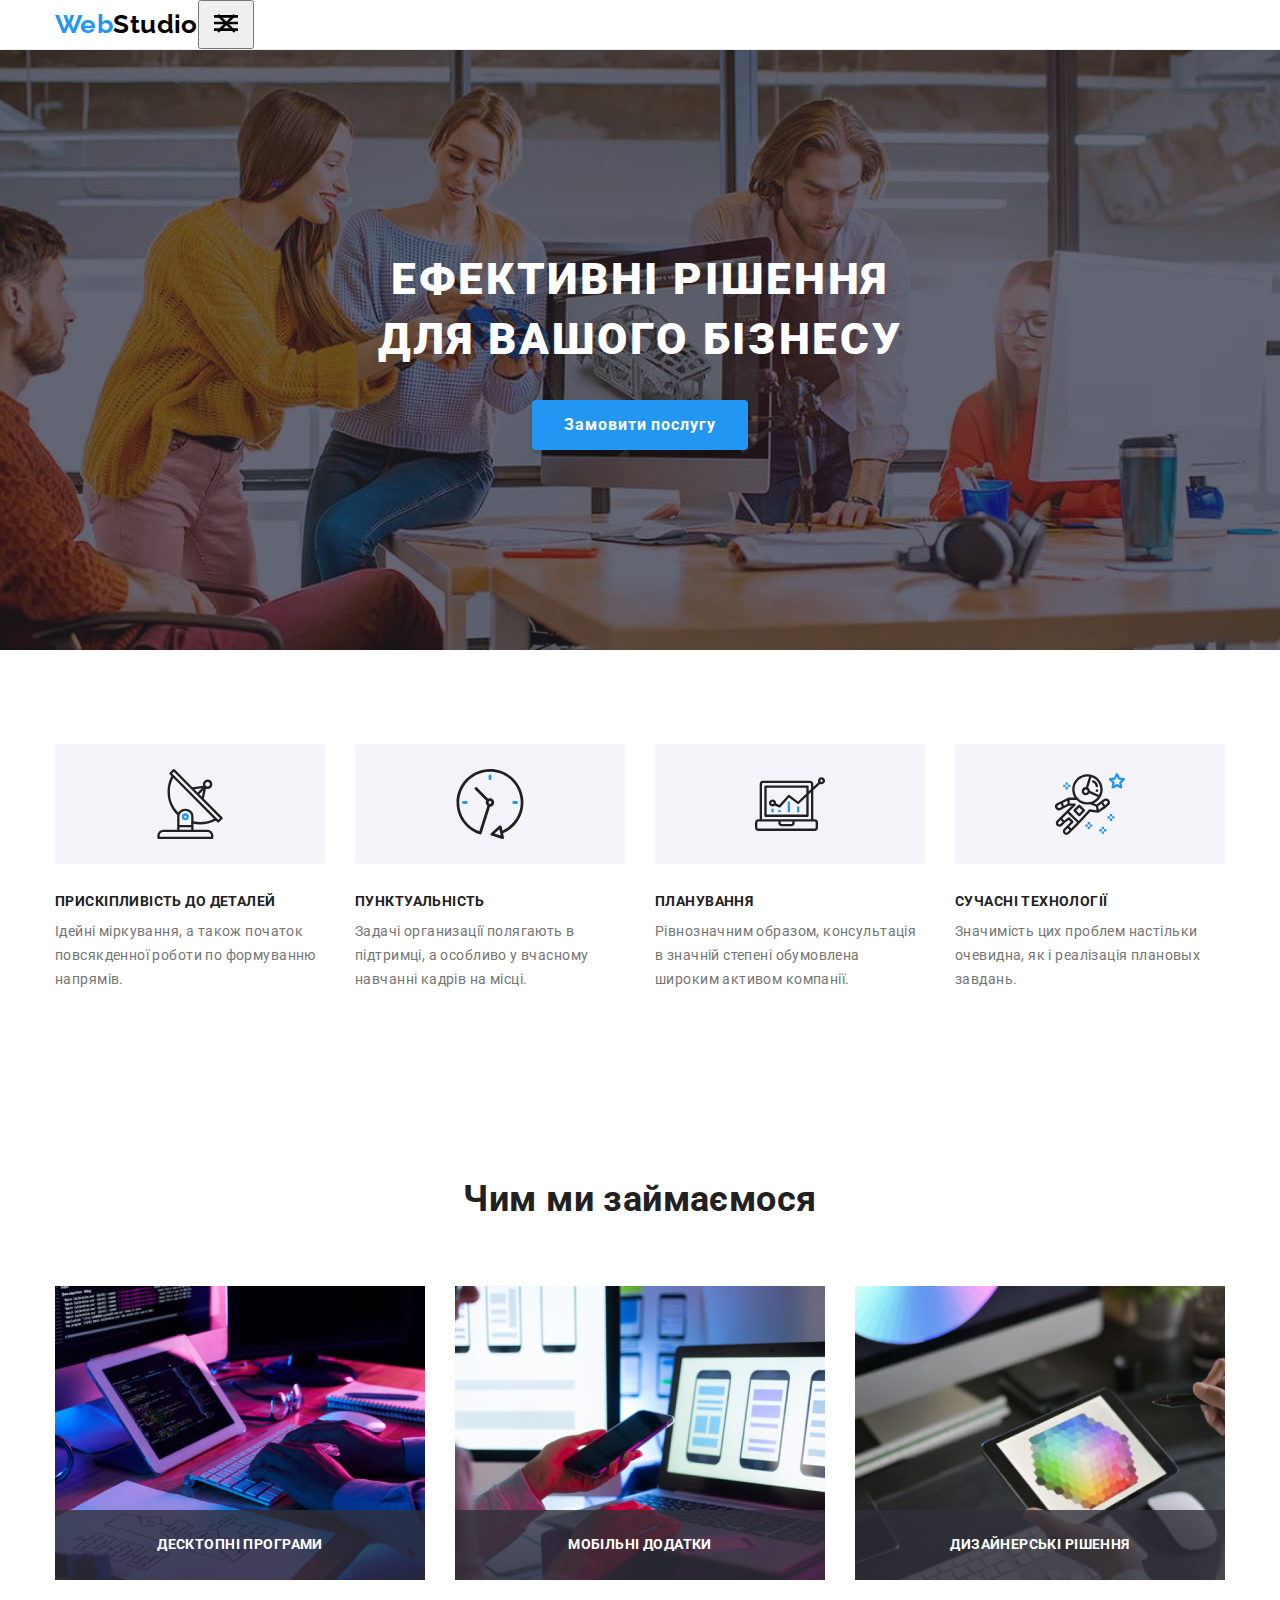
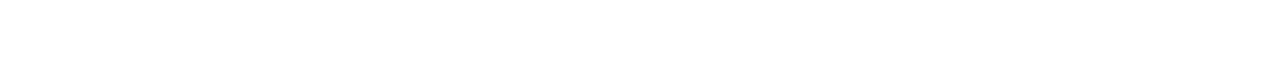
==== commit 2b46d95e: "." ====
--- a/index.html
+++ b/index.html
@@ -24,9 +24,21 @@
       <div class="container">
         <div class="head-box">
           <a class="logo" href="./index.html">
-            <span class="page-header__logo">Web</span>Studio</a
+            <span class="header__logo">Web</span>Studio</a
           >
-          <nav class="navigation">
+          <button class="mobile-navigation" type="button">
+            <svg class="mobile-navicon" width="40px" height="40px">
+              <use
+                class="mobile-navigation-menu"
+                href="./images/icon.svg/sprite.svg#mobile-icon"
+              ></use>
+              <use
+                class="mobile-nav__icon-close"
+                href="./images/icon.svg/sprite.svg#mobile-icon-close"
+              ></use>
+            </svg>
+          </button>
+          <!-- <nav class="navigation">
             <ul class="navigation__list">
               <li class="navigation__item">
                 <a href="./index.html" class="navigation__link current"
@@ -42,11 +54,11 @@
                 <a href="#" class="navigation__link">Контакти</a>
               </li>
             </ul>
-          </nav>
-          <ul class="contact">
+          </nav> -->
+          <!-- <ul class="contact">
             <li class="contact__item">
               <a
-                class="contact__link imail-nav"
+                class="contact__link"
                 href="mailto:info@devstudio.com"
                 target="_blank"
                 rel="noopener nofollow noreferrer"
@@ -59,7 +71,7 @@
             </li>
             <li class="contact__item">
               <a
-                class="contact__link telf-nav"
+                class="contact__link"
                 href="tel:+380961111111"
                 target="_blank"
                 rel="noopener nofollow noreferrer"
@@ -72,11 +84,10 @@
                 +38 096 111 11 11</a
               >
             </li>
-          </ul>
+          </ul> -->
         </div>
       </div>
     </header>
-    <!-- Section 1 -->
     <main class="general">
       <section class="section-hero img-bgr-hero">
         <div class="container">
@@ -86,7 +97,6 @@
           </button>
         </div>
       </section>
-      <!-- Section 2 -->
       <section class="section">
         <div class="container about-us">
           <h2 class="visually-hidden">Про Нас</h2>
@@ -142,8 +152,7 @@
           </ul>
         </div>
       </section>
-      <!-- Section 3 -->
-      <section class="section">
+      <section class="section works">
         <div class="container">
           <h2 class="section-title">Чим ми займаємося</h2>
           <ul class="title-images">
@@ -183,12 +192,9 @@
           </ul>
         </div>
       </section>
-
-      <!-- Section 4 -->
-      <section class="section-team">
+      <!-- <section class="section-team">
         <div class="container">
           <h2 class="section-title">Наша команда</h2>
-          <!-- Team -->
           <ul class="team-box">
             <li class="team-element">
               <img
@@ -424,8 +430,8 @@
             </li>
           </ul>
         </div>
-      </section>
-      <section class="section">
+      </section> -->
+      <!-- <section class="section">
         <div class="container">
           <h2 class="section-title">Постійні клієнти</h2>
           <ul class="regular-customers">
@@ -479,15 +485,14 @@
             </li>
           </ul>
         </div>
-      </section>
+      </section> -->
     </main>
-    <!-- Footer -->
-    <footer class="footer">
+    <!-- <footer class="footer">
       <div class="container">
         <div class="footer-box">
           <div class="footef-addres-box">
             <a class="logo-footer" href="./index.html">
-              <span class="page-footer__logo">Web</span>Studio</a
+              <span class="footer__logo">Web</span>Studio</a
             >
             <address class="footer-address">
               <ul class="footer-contact">
@@ -592,8 +597,8 @@
           </div>
         </div>
       </div>
-    </footer>
-    <div class="backdrop is-hidden" data-modal>
+    </footer> -->
+    <!-- <div class="backdrop is-hidden" data-modal>
       <div class="modal" data-box>
         <button
           class="button-back"
@@ -682,7 +687,7 @@
           </button>
         </form>
       </div>
-    </div>
+    </div> -->
     <script src="./js/modal.js"></script>
   </body>
 </html>
--- a/css/main.min.css
+++ b/css/main.min.css
@@ -1 +1 @@
-:root{--primary-text-color: #757575;--title-text-color: #212121;--accent-color: #2196f3;--color-white: #ffffff;--color-black: #000000;--primary-section-fon: #2f303a;--decoration-work-list: #eeeeee;--decoration-background: #f5f4fa;--decoration-buttons-2: #a9a9ad;--decoration-color-customers: #afb1b8}*,*::before,*::after{margin:0}body{display:flex;flex-direction:column;min-height:100vh;color:var(--primary-text-color);font-family:Roboto,sans-serif;font-weight:400;letter-spacing:.03em;font-size:14px}.general{flex:1 0 auto}.visually-hidden{position:absolute;width:1px;height:1px;margin:-1px;border:0;padding:0;white-space:nowrap;clip-path:inset(100%);clip:rect(0 0 0 0);overflow:hidden}h1,h2,h3{color:var(--title-text-color)}button{cursor:pointer}ul{list-style:none;padding:0}.container{max-width:1200px;margin:0 auto;padding:0 15px}.page-header{background-color:var(--color-white);border-bottom:1px solid #ececec;padding:0}.footer{padding:60px 0;background:var(--primary-section-fon)}.footer-box{display:flex;align-items:baseline}.section{padding:94px 0;background:var(--color-white)}.section-portfolio{padding:94px 0}.section-team{padding:94px 0;background-color:#f5f4fa}.logo{color:#000;font-family:Raleway,sans-serif;font-weight:700;font-size:26px;line-height:1.19;text-decoration:none;transition-duration:250ms;transition-timing-function:cubic-bezier(0.4, 0, 0.2, 1)}.logo:hover,.logo:focus{transform:scale(1.5);transition-duration:250ms;transition-timing-function:cubic-bezier(0.4, 0, 0.2, 1)}.page-header__logo,.page-footer__logo{color:var(--accent-color);font-family:Raleway,sans-serif;font-weight:700;font-size:26px;line-height:1.19}.head-box{display:flex;align-items:center}.page-header__navigation{display:flex;align-items:center}.navigation__link{display:block;position:relative;color:var(--title-text-color);font-weight:500;line-height:1.14;letter-spacing:.02em;text-decoration:none;padding-bottom:32px;padding-top:32px;bottom:-1px;transition-property:color;transition-duration:250ms;transition-timing-function:cubic-bezier(0.4, 0, 0.2, 1)}.navigation__link::before{content:"";position:absolute;right:0;bottom:-1px;height:4px;width:0;background-color:var(--accent-color);border-radius:2px;animation-name:animation-underline-none;animation-duration:250ms;animation-direction:alternate;animation-fill-mode:forwards;animation-timing-function:cubic-bezier(0.4, 0, 0.2, 1)}.navigation__link::after{content:"";position:absolute;left:0;bottom:0;display:block;width:100%;height:4px;background:var(--accent-color);border-radius:2px;transform:scaleX(0);transition:transform 250ms cubic-bezier(0.4, 0, 0.2, 1)}.navigation__link:hover::after{transform:scaleX(1);transition:transform 250ms cubic-bezier(0.4, 0, 0.2, 1)}.navigation__link:focus::after{transform:scaleX(1);transition:transform 250ms cubic-bezier(0.4, 0, 0.2, 1)}.navigation__link.current::before,.navigation__link.current::after{content:"";position:absolute;left:0;bottom:0;display:block;width:100%;height:4px;background:var(--accent-color);border-radius:2px;transition:250ms cubic-bezier(0.4, 0, 0.2, 1)}.navigation__list{margin-left:93px;display:flex}.navigation__list:focus{background-color:var(--color-white);color:var(--accent-color)}.navigation__list:hover{color:var(--accent-color)}.navigation__list .navigation__item:not(:last-child){margin-right:50px}.current{color:var(--accent-color);transition-property:color;transition-duration:250ms;transition-timing-function:cubic-bezier(0.4, 0, 0.2, 1)}.contact .navigation__item+.navigation__item{margin-left:50px}.contact .contact__item+.contact__item{margin-left:50px}.contact{display:flex;margin-left:auto}.contact__link{display:flex;align-items:center;justify-content:center;color:var(--primary-text-color);font-weight:500;line-height:1.14;letter-spacing:.02em;text-decoration:none;padding:32px 0;transition-duration:250ms;transition-timing-function:cubic-bezier(0.4, 0, 0.2, 1)}.contact__link:hover,.contact__link:focus{color:var(--accent-color);transition-duration:250ms;transition-timing-function:cubic-bezier(0.4, 0, 0.2, 1)}.navigation__item{display:flex;align-items:center}.navigation__item:hover,.navigation__item:focus{color:var(--accent-color)}.envelope{width:16px;height:12px;margin-right:10px;fill:currentColor}.smartphone{width:10px;height:16px;margin-right:10px;fill:currentColor}.hero-txt{margin-left:auto;margin-right:auto;color:var(--color-white);font-family:Roboto,sans-serif;max-width:600px;font-weight:900;font-size:44px;line-height:1.36;text-align:center;letter-spacing:.06em}.hero-button{margin-top:30px;margin-left:auto;margin-right:auto;padding:10px 32px;background-color:var(--accent-color);color:var(--color-white);font-weight:700;font-size:16px;line-height:1.9;letter-spacing:.06em;box-shadow:0px 4px 4px rgba(0,0,0,.15);border:0;border-radius:4px;transition-duration:250ms;transition-timing-function:cubic-bezier(0.4, 0, 0.2, 1)}.hero-button:hover,.hero-button:focus,.hero-button:active{background-color:#188ce8;box-shadow:0px 4px 4px rgba(0,0,0,.15);transition-duration:250ms;transition-timing-function:cubic-bezier(0.4, 0, 0.2, 1)}.img-bgr-hero{padding:200px 0;text-align:center;background-repeat:no-repeat;background-position:center;background-color:var(--primary-section-fon);background-image:linear-gradient(rgba(47, 48, 58, 0.4), rgba(47, 48, 58, 0.4)),url(../images/studio.img/bgr-hero.jpg);background-position:center;background-repeat:no-repeat}.about-us{padding-bottom:0}.about-us__list{display:flex;flex-wrap:wrap;gap:30px;justify-content:center}.about-us__title{line-height:1.14;text-transform:uppercase;font-size:14px}.about-us__text{margin-top:10px;line-height:1.7}.about-us__box{max-width:270px;display:flex;flex-direction:column}.about-us__backraund{width:270px;height:120px;background-color:var(--decoration-background);margin-bottom:30px;border-radius:4px}.about-us__icon{margin:25px 100px}.title-images{display:flex;flex-wrap:wrap;margin:-15px;margin-top:50px}.image{position:relative;max-width:370px;max-height:294px;margin:15px}.image-last{max-width:370px;max-height:294px}.section-title{font-size:36px;line-height:1.16;text-align:center}.what-do-we-do{position:absolute;display:flex;flex-wrap:wrap;justify-content:center;align-items:center;width:100%;min-height:70px;padding-right:10px;padding-left:10px;bottom:0;left:0;background-color:rgba(47,48,58,.8)}.what-do-we-do-text{font-weight:700;font-size:14px;line-height:1.14;text-align:center;letter-spacing:.03em;text-transform:uppercase;color:var(--color-white)}.team-box{display:flex;flex-wrap:wrap;gap:30px;margin-top:50px}.team-element{background:#fff;box-shadow:0px 1px 3px rgba(0,0,0,.12),0px 1px 1px rgba(0,0,0,.14),0px 2px 1px rgba(0,0,0,.2);border-radius:0px 0px 4px 4px;text-align:center}.workers{margin-top:30px;font-weight:500;font-size:16px;line-height:1.2}.profession{margin-top:10px;font-size:16px;line-height:1.2}.social-networks{display:flex;flex-wrap:wrap;gap:10px;justify-content:center;max-width:270px;padding-top:16px;padding-bottom:30px}.social-buttons{display:flex;align-items:center;justify-content:center;width:44px;height:44px;border-radius:50%;fill:#afb1b8;transition-duration:250ms;transition-timing-function:cubic-bezier(0.4, 0, 0.2, 1)}.social-buttons:focus,.social-buttons:hover{background-color:var(--accent-color);fill:var(--color-white);filter:drop-shadow(0px 4px 4px rgba(0, 0, 0, 0.25));transition-duration:250ms;transition-timing-function:cubic-bezier(0.4, 0, 0.2, 1)}.social-pozition{width:20px;height:20px}.regular-customers{display:flex;margin-top:50px}.company-box+.company-box{margin-left:30px}.company-box{width:170px;height:92px}.company-hover{display:flex;align-items:center;justify-content:center;width:100%;height:100%;border:1px solid var(--decoration-color-customers);border-radius:4px;color:var(--decoration-color-customers);transition-duration:250ms;transition-timing-function:cubic-bezier(0.4, 0, 0.2, 1)}.company-hover:hover,.company-hover:focus{cursor:pointer;color:var(--accent-color);border-color:var(--accent-color);border-radius:4px;transition-duration:250ms;transition-timing-function:cubic-bezier(0.4, 0, 0.2, 1)}.color-customers{fill:currentColor}.color-customers:hover,.color-customers:focus{fill:var(--accent-color);transition-duration:250ms;transition-timing-function:cubic-bezier(0.4, 0, 0.2, 1)}.logo-footer{color:var(--color-white);font-family:Raleway,sans-serif;font-weight:700;font-size:26px;line-height:1.19;text-decoration:none;display:inline-block;transition-duration:250ms;transition-timing-function:cubic-bezier(0.4, 0, 0.2, 1)}.logo-footer:hover,.logo-footer:focus{transform:scale(1.5);transition-duration:250ms;transition-timing-function:cubic-bezier(0.4, 0, 0.2, 1)}.footer-contact :not(:last-child){padding-bottom:9px}.footer-address{margin-top:20px}.address-item .address-sity{display:flex;align-items:center}.address-sity{font-style:normal;line-height:1.7;text-decoration:none;color:var(--color-white)}.contacts{font-style:normal;line-height:1.7;text-decoration:none;color:rgba(255,255,255,.6);transition-duration:250ms;transition-timing-function:cubic-bezier(0.4, 0, 0.2, 1)}.contacts:hover,.contacts:focus{background-color:var(--primary-section-fon);color:var(--accent-color);transition-duration:250ms;transition-timing-function:cubic-bezier(0.4, 0, 0.2, 1)}.footef-addres-box{margin-right:70px}.join-in{font-family:Roboto,sans-serif;font-style:normal;font-weight:700;font-size:14px;line-height:1.14;text-transform:uppercase;color:var(--color-white)}.social-networks-footer{display:flex;flex-wrap:wrap;gap:10px;justify-content:center;align-items:center;max-width:270px;padding-top:20px}.social-pozition-footer{margin:12px;width:20px;height:20px}.social-pozition:focus{color:var(--color-white)}.social-buttons-footer{width:44px;height:44px;border-radius:50%;fill:var(--color-white);background-color:rgba(255,255,255,.1);transition-duration:250ms;transition-timing-function:cubic-bezier(0.4, 0, 0.2, 1)}.social-buttons-footer:hover,.social-buttons-footer:focus{background-color:var(--accent-color);fill:var(--color-white);filter:drop-shadow(0px 4px 4px rgba(0, 0, 0, 0.25));transition-duration:250ms;transition-timing-function:cubic-bezier(0.4, 0, 0.2, 1)}.subscribe-box{margin-left:auto}.subscribe-title{font-weight:700;font-size:14px;line-height:1.14;letter-spacing:.03em;text-transform:uppercase;margin-bottom:20px;color:var(--color-white)}.subscribe-form{display:flex}.subscribe-email{outline:rgba(0,0,0,0);width:358px;height:50px;margin-right:12px;padding:15px 16px;font-size:16px;line-height:1.25;letter-spacing:.03em;color:var(--color-white);background-color:rgba(0,0,0,0);border:1px solid rgba(255,255,255,.3);border-radius:4px;box-shadow:0px 4px 4px rgba(0,0,0,.15);text-shadow:0px 4px 4px rgba(0,0,0,.15);transition-duration:250ms;transition-timing-function:cubic-bezier(0.4, 0, 0.2, 1)}.subscribe-email:hover,.subscribe-email:focus,.subscribe-email:active{border:1px solid var(--accent-color);caret-color:var(--primary-text-color);color:var(--color-white);box-shadow:0px 4px 4px rgba(0,0,0,.15);text-shadow:0px 4px 4px rgba(0,0,0,.15);transition-duration:250ms;transition-timing-function:cubic-bezier(0.4, 0, 0.2, 1)}.subscribe-email::placeholder{color:rgba(255,255,255,.6)}.subscription-button{display:flex;justify-content:center;align-items:center;cursor:pointer;min-width:200px;padding:10px 28px;font-weight:700;font-size:16px;line-height:1.88;letter-spacing:.06em;color:#fff;background:var(--accent-color);box-shadow:0px 4px 4px rgba(0,0,0,.15);border:0;border-radius:4px;transform:scale(1);transition-duration:250ms;transition-timing-function:cubic-bezier(0.4, 0, 0.2, 1)}.subscription-button:hover,.subscription-button:focus,.subscription-button:active{background:rgba(33,150,243,0);color:var(--accent-color);box-shadow:0 4px 4px rgba(0,0,0,.15);transform:scale(1.1);transition-duration:250ms;transition-timing-function:cubic-bezier(0.4, 0, 0.2, 1)}.icon-send{display:inline-block;fill:currentColor;margin-left:10px}.buttons{margin-bottom:50px;display:flex;justify-content:center;flex-wrap:wrap;gap:8px}.buttons:focus,.buttons:focus:hover{background-color:var(--accent-color);color:var(--color-white)}.list-of-buttons{padding:6px 22px;border:none;border-radius:4px;font-family:Roboto,sans-serif;font-style:normal;font-weight:500;font-size:16px;line-height:1.62;letter-spacing:.03em;color:var(--title-text-color);cursor:pointer;transition-duration:250ms;transition-timing-function:cubic-bezier(0.4, 0, 0.2, 1)}.list-of-buttons:hover,.list-of-buttons:focus{background-color:var(--accent-color);color:var(--color-white);box-shadow:0px 3px 1px rgba(0,0,0,.1),0px 1px 2px rgba(0,0,0,.08),0px 2px 2px rgba(0,0,0,.12);border-radius:4px}.list-of-buttons.current{color:var(--color-white);background-color:var(--accent-color);transition-property:color;transition-duration:250ms;transition-timing-function:cubic-bezier(0.4, 0, 0.2, 1)}.img-paddings{display:block;width:100%}.titles-of-works{font-size:18px;line-height:2;letter-spacing:.06em;color:var(--title-text-color)}.paragraphs-of-works{margin-top:4px;font-size:16px;line-height:1.9;color:var(--primary-text-color)}.work-list{width:1200px;padding:0 15px}.work-list-pozition{display:flex;flex-wrap:wrap;margin:-15px}.work-elements{width:370px;margin:15px;transition-property:box-shadow;transition-duration:250ms;transition-timing-function:cubic-bezier(0.4, 0, 0.2, 1)}.work-elements:hover{cursor:pointer;box-shadow:0px 1px 1px rgba(0,0,0,.12),0px 4px 4px rgba(0,0,0,.06),1px 4px 6px rgba(0,0,0,.16)}.work-elements:hover .work-elements-hover-text{transform:translateY(0)}.work-elements-hover{overflow:hidden;position:relative}.work-elements-hover-text{margin-top:2px;position:absolute;top:0;left:0;width:100%;height:100%;padding:63px 24px;font-size:18px;line-height:1.56;letter-spacing:.03em;background-color:rgba(33,150,243,.9);color:var(--color-white);transition-property:transform;transition-duration:250ms;transition-timing-function:cubic-bezier(0.4, 0, 0.2, 1);transform:translateY(100%)}.decoration-work-lilt{border-left:1px solid var(--decoration-work-list);border-right:1px solid var(--decoration-work-list);border-bottom:1px solid var(--decoration-work-list);padding:20px 24px}.backdrop{position:fixed;top:0;left:0;z-index:99;width:100%;height:100%;background:rgba(0,0,0,.2);opacity:1;transition-property:opacity;transition-duration:250ms;transition-timing-function:cubic-bezier(0.4, 0, 0.2, 1)}.is-hidden{visibility:hidden;opacity:0;pointer-events:none;transition-duration:250ms;transition-timing-function:cubic-bezier(0.4, 0, 0.2, 1)}.modal{position:absolute;width:528px;height:581px;padding:40px;top:50%;left:50%;border-radius:4px;transform:translate(-50%, -50%) scale(1);transition-duration:250ms;transition-timing-function:translate cubic-bezier(0.4, 0, 0.2, 1);background-color:var(--color-white);box-shadow:0px 1px 3px rgba(0,0,0,.12),0px 1px 1px rgba(0,0,0,.14),0px 2px 1px rgba(0,0,0,.2)}.modal-title-txt{text-align:center;font-weight:700;font-size:20px;line-height:1.15;letter-spacing:.03em;color:var(--title-text-color);margin-bottom:12px}.modal-form-box{width:100%;display:flex;flex-direction:column;align-items:center}.button-back{position:absolute;top:8px;right:8px;width:30px;height:30px;padding:0;border-radius:4px;border-radius:50%;background:var(--color-white);border:1px solid rgba(0,0,0,.1);color:#000;user-select:none;display:flex;justify-content:center;align-items:center;transition-duration:250ms;transition-timing-function:cubic-bezier(0.4, 0, 0.2, 1)}.button-back:hover,.button-back:focus{color:var(--accent-color);transition-duration:250ms;transition-timing-function:cubic-bezier(0.4, 0, 0.2, 1)}.button-back-img{display:block;fill:currentColor;transition-property:fill}.label-for-modal{pointer-events:none;margin-right:auto;margin-bottom:4px;font-size:12px;line-height:1.17;letter-spacing:.01em;color:var(--primary-text-color)}.input-info{position:relative;width:100%;margin-bottom:10px}.user-name,.user-phone,.user-email,.for-user-comment{width:100%;height:40px;padding:10px 20px 10px 40px;border:1px solid rgba(33,33,33,.2);border-radius:4px;font-size:14px;line-height:1.14;letter-spacing:.01em;color:var(--title-text-color);transition-property:color,border;transition-duration:250ms;transition-timing-function:cubic-bezier(0.4, 0, 0.2, 1)}.modal-user{position:absolute;top:50%;left:5%;transform:translate(-50%, -50%);fill:var(--title-text-color);transition-property:fill;transition-duration:250ms;transition-timing-function:cubic-bezier(0.4, 0, 0.2, 1)}.for-user-comment{height:120px;padding:12px 16px;resize:none}.for-user-comment::placeholder{font-size:14px;line-height:1.14;letter-spacing:.01em;color:rgba(117,117,117,.5)}.user-name:focus,.user-phone:focus,.user-email:focus,.for-user-comment:focus{outline:rgba(0,0,0,0);border-radius:4px;border:1px solid var(--accent-color);color:var(--title-text-color);caret-color:var(--color-black)}.user-name:focus+.modal-user,.user-phone:focus+.modal-user,.user-email:focus+.modal-user{fill:var(--accent-color)}.terms-of-consent{position:relative;margin:20px auto 30px;padding-left:23px;color:var(--primary-text-color);cursor:pointer;user-select:none}.daw-frame{position:absolute;width:1px;height:1px;margin:-1px;border:0;padding:0;clip:rect(0 0 0 0);overflow:hidden}.checked-box{position:absolute;width:16px;height:15px;left:8px;top:50%;border:2px solid var(--title-text-color);border-radius:3px;transform:translate(-50%, -50%);transition-property:background-color,border;transition-duration:250ms;transition-timing-function:cubic-bezier(0.4, 0, 0.2, 1)}.icon-check{position:absolute;left:8px;top:50%;transform:translate(-50%, -50%);fill:rgba(0,0,0,0);transition-property:fill;transition-duration:250ms;transition-timing-function:cubic-bezier(0.4, 0, 0.2, 1)}.daw-frame:checked+.checked-box{border:2px solid var(--accent-color);background-color:var(--accent-color)}.daw-frame:focus+.checked-box{border:2px solid var(--accent-color)}.daw-frame:hover+.checked-box{border:2px solid var(--color-black)}.daw-frame:focus:checked:focus+.checked-box{border:2px solid var(--accent-color);background-color:var(--accent-color)}.accept-txt{line-height:1.7}.contract-info{line-height:1.7;text-decoration:none;color:var(--accent-color)}.contract-info:after{position:absolute;content:"";right:0;bottom:.34em;width:112px;height:1px;background-color:var(--accent-color)}.send-button{margin:0 auto;padding:10px 56px;min-width:200px;border:none;border-radius:4px;color:var(--color-white);font-weight:700;font-size:16px;line-height:1.88;letter-spacing:.06em;background:var(--accent-color);box-shadow:0px 4px 4px rgba(0,0,0,.15);transition-duration:250ms;transition-timing-function:cubic-bezier(0.4, 0, 0.2, 1)}.send-button:hover,.send-button:focus,.send-button:active{transition-duration:250ms;transition-timing-function:cubic-bezier(0.4, 0, 0.2, 1);background-color:#188ce8;box-shadow:0px 4px 4px rgba(0,0,0,.15)}/*# sourceMappingURL=main.min.css.map */+:root{--primary-text-color: #757575;--title-text-color: #212121;--accent-color: #2196f3;--color-white: #ffffff;--color-black: #000000;--primary-section-fon: #2f303a;--decoration-work-list: #eeeeee;--decoration-background: #f5f4fa;--decoration-buttons-2: #a9a9ad;--decoration-color-customers: #afb1b8}*,*::before,*::after{margin:0}body{display:flex;flex-direction:column;min-height:100vh;color:var(--primary-text-color);font-family:Roboto,sans-serif;font-weight:400;letter-spacing:.03em;font-size:14px}.general{flex:1 0 auto}.visually-hidden{position:absolute;width:1px;height:1px;margin:-1px;border:0;padding:0;white-space:nowrap;clip-path:inset(100%);clip:rect(0 0 0 0);overflow:hidden}h1,h2,h3{color:var(--title-text-color)}button{cursor:pointer}ul{list-style:none;padding:0}.container{max-width:1200px;margin:0 auto;padding:0 15px}.page-header{background-color:var(--color-white);border-bottom:1px solid #ececec;padding:0}.footer{padding:60px 0;background:var(--primary-section-fon)}.footer-box{display:flex;align-items:baseline}.section{padding:94px 0;background:var(--color-white)}.section-portfolio{padding:94px 0}.section-team{padding:94px 0;background-color:#f5f4fa}.logo{color:#000;font-family:Raleway,sans-serif;font-weight:700;font-size:26px;line-height:1.19;text-decoration:none;transition-duration:250ms;transition-timing-function:cubic-bezier(0.4, 0, 0.2, 1)}.logo:hover,.logo:focus{transform:scale(1.5);transition-duration:250ms;transition-timing-function:cubic-bezier(0.4, 0, 0.2, 1)}.header__logo,.footer__logo{color:var(--accent-color);font-family:Raleway,sans-serif;font-weight:700;font-size:26px;line-height:1.19}.head-box{display:flex;align-items:center}.page-header__navigation{display:flex;align-items:center}.navigation__link{display:block;position:relative;color:var(--title-text-color);font-weight:500;line-height:1.14;letter-spacing:.02em;text-decoration:none;padding-bottom:32px;padding-top:32px;bottom:-1px;transition-property:color;transition-duration:250ms;transition-timing-function:cubic-bezier(0.4, 0, 0.2, 1)}.navigation__link::before{content:"";position:absolute;right:0;bottom:-1px;height:4px;width:0;background-color:var(--accent-color);border-radius:2px;animation-name:animation-underline-none;animation-duration:250ms;animation-direction:alternate;animation-fill-mode:forwards;animation-timing-function:cubic-bezier(0.4, 0, 0.2, 1)}.navigation__link::after{content:"";position:absolute;left:0;bottom:0;display:block;width:100%;height:4px;background:var(--accent-color);border-radius:2px;transform:scaleX(0);transition:transform 250ms cubic-bezier(0.4, 0, 0.2, 1)}.navigation__link:hover::after{transform:scaleX(1);transition:transform 250ms cubic-bezier(0.4, 0, 0.2, 1)}.navigation__link:focus::after{transform:scaleX(1);transition:transform 250ms cubic-bezier(0.4, 0, 0.2, 1)}.navigation__link.current::before,.navigation__link.current::after{content:"";position:absolute;left:0;bottom:0;display:block;width:100%;height:4px;background:var(--accent-color);border-radius:2px;transition:250ms cubic-bezier(0.4, 0, 0.2, 1)}.navigation__link:hover,.navigation__link:focus{color:var(--accent-color)}.navigation__list{margin-left:93px;display:flex}.navigation__list:focus{background-color:var(--color-white);color:var(--accent-color)}.navigation__list:hover{color:var(--accent-color)}.navigation__list .navigation__item:not(:last-child){margin-right:50px}.current{color:var(--accent-color);transition-property:color;transition-duration:250ms;transition-timing-function:cubic-bezier(0.4, 0, 0.2, 1)}.contact .navigation__item+.navigation__item{margin-left:50px}.contact .contact__item+.contact__item{margin-left:50px}.contact{display:flex;margin-left:auto}.contact__link{display:flex;align-items:center;justify-content:center;color:var(--primary-text-color);font-weight:500;line-height:1.14;letter-spacing:.02em;text-decoration:none;padding:32px 0;transition-duration:250ms;transition-timing-function:cubic-bezier(0.4, 0, 0.2, 1)}.contact__link:hover,.contact__link:focus{color:var(--accent-color);transition-duration:250ms;transition-timing-function:cubic-bezier(0.4, 0, 0.2, 1)}.navigation__item{display:flex;align-items:center}.navigation__item:hover,.navigation__item:focus{color:var(--accent-color)}.envelope{width:16px;height:12px;margin-right:10px;fill:currentColor}.smartphone{width:10px;height:16px;margin-right:10px;fill:currentColor}.hero-txt{margin-left:auto;margin-right:auto;color:var(--color-white);font-family:Roboto,sans-serif;max-width:600px;font-weight:900;font-size:44px;line-height:1.36;text-align:center;letter-spacing:.06em}.hero-button{margin-top:30px;margin-left:auto;margin-right:auto;padding:10px 32px;background-color:var(--accent-color);color:var(--color-white);font-weight:700;font-size:16px;line-height:1.9;letter-spacing:.06em;box-shadow:0px 4px 4px rgba(0,0,0,.15);border:0;border-radius:4px;transition-duration:250ms;transition-timing-function:cubic-bezier(0.4, 0, 0.2, 1)}.hero-button:hover,.hero-button:focus,.hero-button:active{background-color:#188ce8;box-shadow:0px 4px 4px rgba(0,0,0,.15);transition-duration:250ms;transition-timing-function:cubic-bezier(0.4, 0, 0.2, 1)}.img-bgr-hero{padding:200px 0;text-align:center;background-repeat:no-repeat;background-position:center;background-color:var(--primary-section-fon);background-image:linear-gradient(rgba(47, 48, 58, 0.4), rgba(47, 48, 58, 0.4)),url(../images/studio.img/bgr-hero.jpg);background-position:center;background-repeat:no-repeat}.about-us{padding-bottom:0}.about-us__list{display:flex;flex-wrap:wrap;gap:30px;justify-content:center}.about-us__title{line-height:1.14;text-transform:uppercase;font-size:14px}.about-us__text{margin-top:10px;line-height:1.7}.about-us__box{max-width:270px;display:flex;flex-direction:column}.about-us__backraund{width:270px;height:120px;background-color:var(--decoration-background);margin-bottom:30px;border-radius:4px}.about-us__icon{margin:25px 100px}.title-images{display:flex;flex-wrap:wrap;margin:-15px;margin-top:50px}.image{position:relative;max-width:370px;max-height:294px;margin:15px}.image-last{max-width:370px;max-height:294px}.section-title{font-size:36px;line-height:1.16;text-align:center}.what-do-we-do{position:absolute;display:flex;flex-wrap:wrap;justify-content:center;align-items:center;width:100%;min-height:70px;padding-right:10px;padding-left:10px;bottom:0;left:0;background-color:rgba(47,48,58,.8)}.what-do-we-do-text{font-weight:700;font-size:14px;line-height:1.14;text-align:center;letter-spacing:.03em;text-transform:uppercase;color:var(--color-white)}.team-box{display:flex;flex-wrap:wrap;gap:30px;margin-top:50px}.team-element{background:#fff;box-shadow:0px 1px 3px rgba(0,0,0,.12),0px 1px 1px rgba(0,0,0,.14),0px 2px 1px rgba(0,0,0,.2);border-radius:0px 0px 4px 4px;text-align:center}.workers{margin-top:30px;font-weight:500;font-size:16px;line-height:1.2}.profession{margin-top:10px;font-size:16px;line-height:1.2}.social-networks{display:flex;flex-wrap:wrap;gap:10px;justify-content:center;max-width:270px;padding-top:16px;padding-bottom:30px}.social-buttons{display:flex;align-items:center;justify-content:center;width:44px;height:44px;border-radius:50%;fill:#afb1b8;transition-duration:250ms;transition-timing-function:cubic-bezier(0.4, 0, 0.2, 1)}.social-buttons:focus,.social-buttons:hover{background-color:var(--accent-color);fill:var(--color-white);filter:drop-shadow(0px 4px 4px rgba(0, 0, 0, 0.25));transition-duration:250ms;transition-timing-function:cubic-bezier(0.4, 0, 0.2, 1)}.social-pozition{width:20px;height:20px}.regular-customers{display:flex;margin-top:50px}.company-box+.company-box{margin-left:30px}.company-box{width:170px;height:92px}.company-hover{display:flex;align-items:center;justify-content:center;width:100%;height:100%;border:1px solid var(--decoration-color-customers);border-radius:4px;color:var(--decoration-color-customers);transition-duration:250ms;transition-timing-function:cubic-bezier(0.4, 0, 0.2, 1)}.company-hover:hover,.company-hover:focus{cursor:pointer;color:var(--accent-color);border-color:var(--accent-color);border-radius:4px;transition-duration:250ms;transition-timing-function:cubic-bezier(0.4, 0, 0.2, 1)}.color-customers{fill:currentColor}.color-customers:hover,.color-customers:focus{fill:var(--accent-color);transition-duration:250ms;transition-timing-function:cubic-bezier(0.4, 0, 0.2, 1)}.logo-footer{color:var(--color-white);font-family:Raleway,sans-serif;font-weight:700;font-size:26px;line-height:1.19;text-decoration:none;display:inline-block;transition-duration:250ms;transition-timing-function:cubic-bezier(0.4, 0, 0.2, 1)}.logo-footer:hover,.logo-footer:focus{transform:scale(1.5);transition-duration:250ms;transition-timing-function:cubic-bezier(0.4, 0, 0.2, 1)}.footer-contact :not(:last-child){padding-bottom:9px}.footer-address{margin-top:20px}.address-item .address-sity{display:flex;align-items:center}.address-sity{font-style:normal;line-height:1.7;text-decoration:none;color:var(--color-white)}.contacts{font-style:normal;line-height:1.7;text-decoration:none;color:rgba(255,255,255,.6);transition-duration:250ms;transition-timing-function:cubic-bezier(0.4, 0, 0.2, 1)}.contacts:hover,.contacts:focus{background-color:var(--primary-section-fon);color:var(--accent-color);transition-duration:250ms;transition-timing-function:cubic-bezier(0.4, 0, 0.2, 1)}.footef-addres-box{margin-right:70px}.join-in{font-family:Roboto,sans-serif;font-style:normal;font-weight:700;font-size:14px;line-height:1.14;text-transform:uppercase;color:var(--color-white)}.social-networks-footer{display:flex;flex-wrap:wrap;gap:10px;justify-content:center;align-items:center;max-width:270px;padding-top:20px}.social-pozition-footer{margin:12px;width:20px;height:20px}.social-pozition:focus{color:var(--color-white)}.social-buttons-footer{width:44px;height:44px;border-radius:50%;fill:var(--color-white);background-color:rgba(255,255,255,.1);transition-duration:250ms;transition-timing-function:cubic-bezier(0.4, 0, 0.2, 1)}.social-buttons-footer:hover,.social-buttons-footer:focus{background-color:var(--accent-color);fill:var(--color-white);filter:drop-shadow(0px 4px 4px rgba(0, 0, 0, 0.25));transition-duration:250ms;transition-timing-function:cubic-bezier(0.4, 0, 0.2, 1)}.subscribe-box{margin-left:auto}.subscribe-title{font-weight:700;font-size:14px;line-height:1.14;letter-spacing:.03em;text-transform:uppercase;margin-bottom:20px;color:var(--color-white)}.subscribe-form{display:flex}.subscribe-email{outline:rgba(0,0,0,0);width:358px;height:50px;margin-right:12px;padding:15px 16px;font-size:16px;line-height:1.25;letter-spacing:.03em;color:var(--color-white);background-color:rgba(0,0,0,0);border:1px solid rgba(255,255,255,.3);border-radius:4px;box-shadow:0px 4px 4px rgba(0,0,0,.15);text-shadow:0px 4px 4px rgba(0,0,0,.15);transition-duration:250ms;transition-timing-function:cubic-bezier(0.4, 0, 0.2, 1)}.subscribe-email:hover,.subscribe-email:focus,.subscribe-email:active{border:1px solid var(--accent-color);caret-color:var(--primary-text-color);color:var(--color-white);box-shadow:0px 4px 4px rgba(0,0,0,.15);text-shadow:0px 4px 4px rgba(0,0,0,.15);transition-duration:250ms;transition-timing-function:cubic-bezier(0.4, 0, 0.2, 1)}.subscribe-email::placeholder{color:rgba(255,255,255,.6)}.subscription-button{display:flex;justify-content:center;align-items:center;cursor:pointer;min-width:200px;padding:10px 28px;font-weight:700;font-size:16px;line-height:1.88;letter-spacing:.06em;color:#fff;background:var(--accent-color);box-shadow:0px 4px 4px rgba(0,0,0,.15);border:0;border-radius:4px;transform:scale(1);transition-duration:250ms;transition-timing-function:cubic-bezier(0.4, 0, 0.2, 1)}.subscription-button:hover,.subscription-button:focus,.subscription-button:active{background:rgba(33,150,243,0);color:var(--accent-color);box-shadow:0 4px 4px rgba(0,0,0,.15);transform:scale(1.1);transition-duration:250ms;transition-timing-function:cubic-bezier(0.4, 0, 0.2, 1)}.icon-send{display:inline-block;fill:currentColor;margin-left:10px}.buttons{margin-bottom:50px;display:flex;justify-content:center;flex-wrap:wrap;gap:8px}.buttons:focus,.buttons:focus:hover{background-color:var(--accent-color);color:var(--color-white)}.list-of-buttons{padding:6px 22px;border:none;border-radius:4px;font-family:Roboto,sans-serif;font-style:normal;font-weight:500;font-size:16px;line-height:1.62;letter-spacing:.03em;color:var(--title-text-color);cursor:pointer;transition-duration:250ms;transition-timing-function:cubic-bezier(0.4, 0, 0.2, 1)}.list-of-buttons:hover,.list-of-buttons:focus{background-color:var(--accent-color);color:var(--color-white);box-shadow:0px 3px 1px rgba(0,0,0,.1),0px 1px 2px rgba(0,0,0,.08),0px 2px 2px rgba(0,0,0,.12);border-radius:4px}.list-of-buttons.current{color:var(--color-white);background-color:var(--accent-color);transition-property:color;transition-duration:250ms;transition-timing-function:cubic-bezier(0.4, 0, 0.2, 1)}.img-paddings{display:block;width:100%}.titles-of-works{font-size:18px;line-height:2;letter-spacing:.06em;color:var(--title-text-color)}.paragraphs-of-works{margin-top:4px;font-size:16px;line-height:1.9;color:var(--primary-text-color)}.work-list{width:1200px;padding:0 15px}.work-list-pozition{display:flex;flex-wrap:wrap;margin:-15px}.work-elements{width:370px;margin:15px;transition-property:box-shadow;transition-duration:250ms;transition-timing-function:cubic-bezier(0.4, 0, 0.2, 1)}.work-elements:hover{cursor:pointer;box-shadow:0px 1px 1px rgba(0,0,0,.12),0px 4px 4px rgba(0,0,0,.06),1px 4px 6px rgba(0,0,0,.16)}.work-elements:hover .work-elements-hover-text{transform:translateY(0)}.work-elements-hover{overflow:hidden;position:relative}.work-elements-hover-text{margin-top:2px;position:absolute;top:0;left:0;width:100%;height:100%;padding:63px 24px;font-size:18px;line-height:1.56;letter-spacing:.03em;background-color:rgba(33,150,243,.9);color:var(--color-white);transition-property:transform;transition-duration:250ms;transition-timing-function:cubic-bezier(0.4, 0, 0.2, 1);transform:translateY(100%)}.decoration-work-lilt{border-left:1px solid var(--decoration-work-list);border-right:1px solid var(--decoration-work-list);border-bottom:1px solid var(--decoration-work-list);padding:20px 24px}.backdrop{position:fixed;top:0;left:0;z-index:99;width:100%;height:100%;background:rgba(0,0,0,.2);opacity:1;transition-property:opacity;transition-duration:250ms;transition-timing-function:cubic-bezier(0.4, 0, 0.2, 1)}.is-hidden{visibility:hidden;opacity:0;pointer-events:none;transition-duration:250ms;transition-timing-function:cubic-bezier(0.4, 0, 0.2, 1)}.modal{position:absolute;width:528px;height:581px;padding:40px;top:50%;left:50%;border-radius:4px;transform:translate(-50%, -50%) scale(1);transition-duration:250ms;transition-timing-function:translate cubic-bezier(0.4, 0, 0.2, 1);background-color:var(--color-white);box-shadow:0px 1px 3px rgba(0,0,0,.12),0px 1px 1px rgba(0,0,0,.14),0px 2px 1px rgba(0,0,0,.2)}.modal-title-txt{text-align:center;font-weight:700;font-size:20px;line-height:1.15;letter-spacing:.03em;color:var(--title-text-color);margin-bottom:12px}.modal-form-box{width:100%;display:flex;flex-direction:column;align-items:center}.button-back{position:absolute;top:8px;right:8px;width:30px;height:30px;padding:0;border-radius:4px;border-radius:50%;background:var(--color-white);border:1px solid rgba(0,0,0,.1);color:#000;user-select:none;display:flex;justify-content:center;align-items:center;transition-duration:250ms;transition-timing-function:cubic-bezier(0.4, 0, 0.2, 1)}.button-back:hover,.button-back:focus{color:var(--accent-color);transition-duration:250ms;transition-timing-function:cubic-bezier(0.4, 0, 0.2, 1)}.button-back-img{display:block;fill:currentColor;transition-property:fill}.label-for-modal{pointer-events:none;margin-right:auto;margin-bottom:4px;font-size:12px;line-height:1.17;letter-spacing:.01em;color:var(--primary-text-color)}.input-info{position:relative;width:100%;margin-bottom:10px}.user-name,.user-phone,.user-email,.for-user-comment{width:100%;height:40px;padding:10px 20px 10px 40px;border:1px solid rgba(33,33,33,.2);border-radius:4px;font-size:14px;line-height:1.14;letter-spacing:.01em;color:var(--title-text-color);transition-property:color,border;transition-duration:250ms;transition-timing-function:cubic-bezier(0.4, 0, 0.2, 1)}.modal-user{position:absolute;top:50%;left:5%;transform:translate(-50%, -50%);fill:var(--title-text-color);transition-property:fill;transition-duration:250ms;transition-timing-function:cubic-bezier(0.4, 0, 0.2, 1)}.for-user-comment{height:120px;padding:12px 16px;resize:none}.for-user-comment::placeholder{font-size:14px;line-height:1.14;letter-spacing:.01em;color:rgba(117,117,117,.5)}.user-name:focus,.user-phone:focus,.user-email:focus,.for-user-comment:focus{outline:rgba(0,0,0,0);border-radius:4px;border:1px solid var(--accent-color);color:var(--title-text-color);caret-color:var(--color-black)}.user-name:focus+.modal-user,.user-phone:focus+.modal-user,.user-email:focus+.modal-user{fill:var(--accent-color)}.terms-of-consent{position:relative;margin:20px auto 30px;padding-left:23px;color:var(--primary-text-color);cursor:pointer;user-select:none}.daw-frame{position:absolute;width:1px;height:1px;margin:-1px;border:0;padding:0;clip:rect(0 0 0 0);overflow:hidden}.checked-box{position:absolute;width:16px;height:15px;left:8px;top:50%;border:2px solid var(--title-text-color);border-radius:3px;transform:translate(-50%, -50%);transition-property:background-color,border;transition-duration:250ms;transition-timing-function:cubic-bezier(0.4, 0, 0.2, 1)}.icon-check{position:absolute;left:8px;top:50%;transform:translate(-50%, -50%);fill:rgba(0,0,0,0);transition-property:fill;transition-duration:250ms;transition-timing-function:cubic-bezier(0.4, 0, 0.2, 1)}.daw-frame:checked+.checked-box{border:2px solid var(--accent-color);background-color:var(--accent-color)}.daw-frame:focus+.checked-box{border:2px solid var(--accent-color)}.daw-frame:hover+.checked-box{border:2px solid var(--color-black)}.daw-frame:focus:checked:focus+.checked-box{border:2px solid var(--accent-color);background-color:var(--accent-color)}.accept-txt{line-height:1.7}.contract-info{line-height:1.7;text-decoration:none;color:var(--accent-color)}.contract-info:after{position:absolute;content:"";right:0;bottom:.34em;width:112px;height:1px;background-color:var(--accent-color)}.send-button{margin:0 auto;padding:10px 56px;min-width:200px;border:none;border-radius:4px;color:var(--color-white);font-weight:700;font-size:16px;line-height:1.88;letter-spacing:.06em;background:var(--accent-color);box-shadow:0px 4px 4px rgba(0,0,0,.15);transition-duration:250ms;transition-timing-function:cubic-bezier(0.4, 0, 0.2, 1)}.send-button:hover,.send-button:focus,.send-button:active{transition-duration:250ms;transition-timing-function:cubic-bezier(0.4, 0, 0.2, 1);background-color:#188ce8;box-shadow:0px 4px 4px rgba(0,0,0,.15)}/*# sourceMappingURL=main.min.css.map */